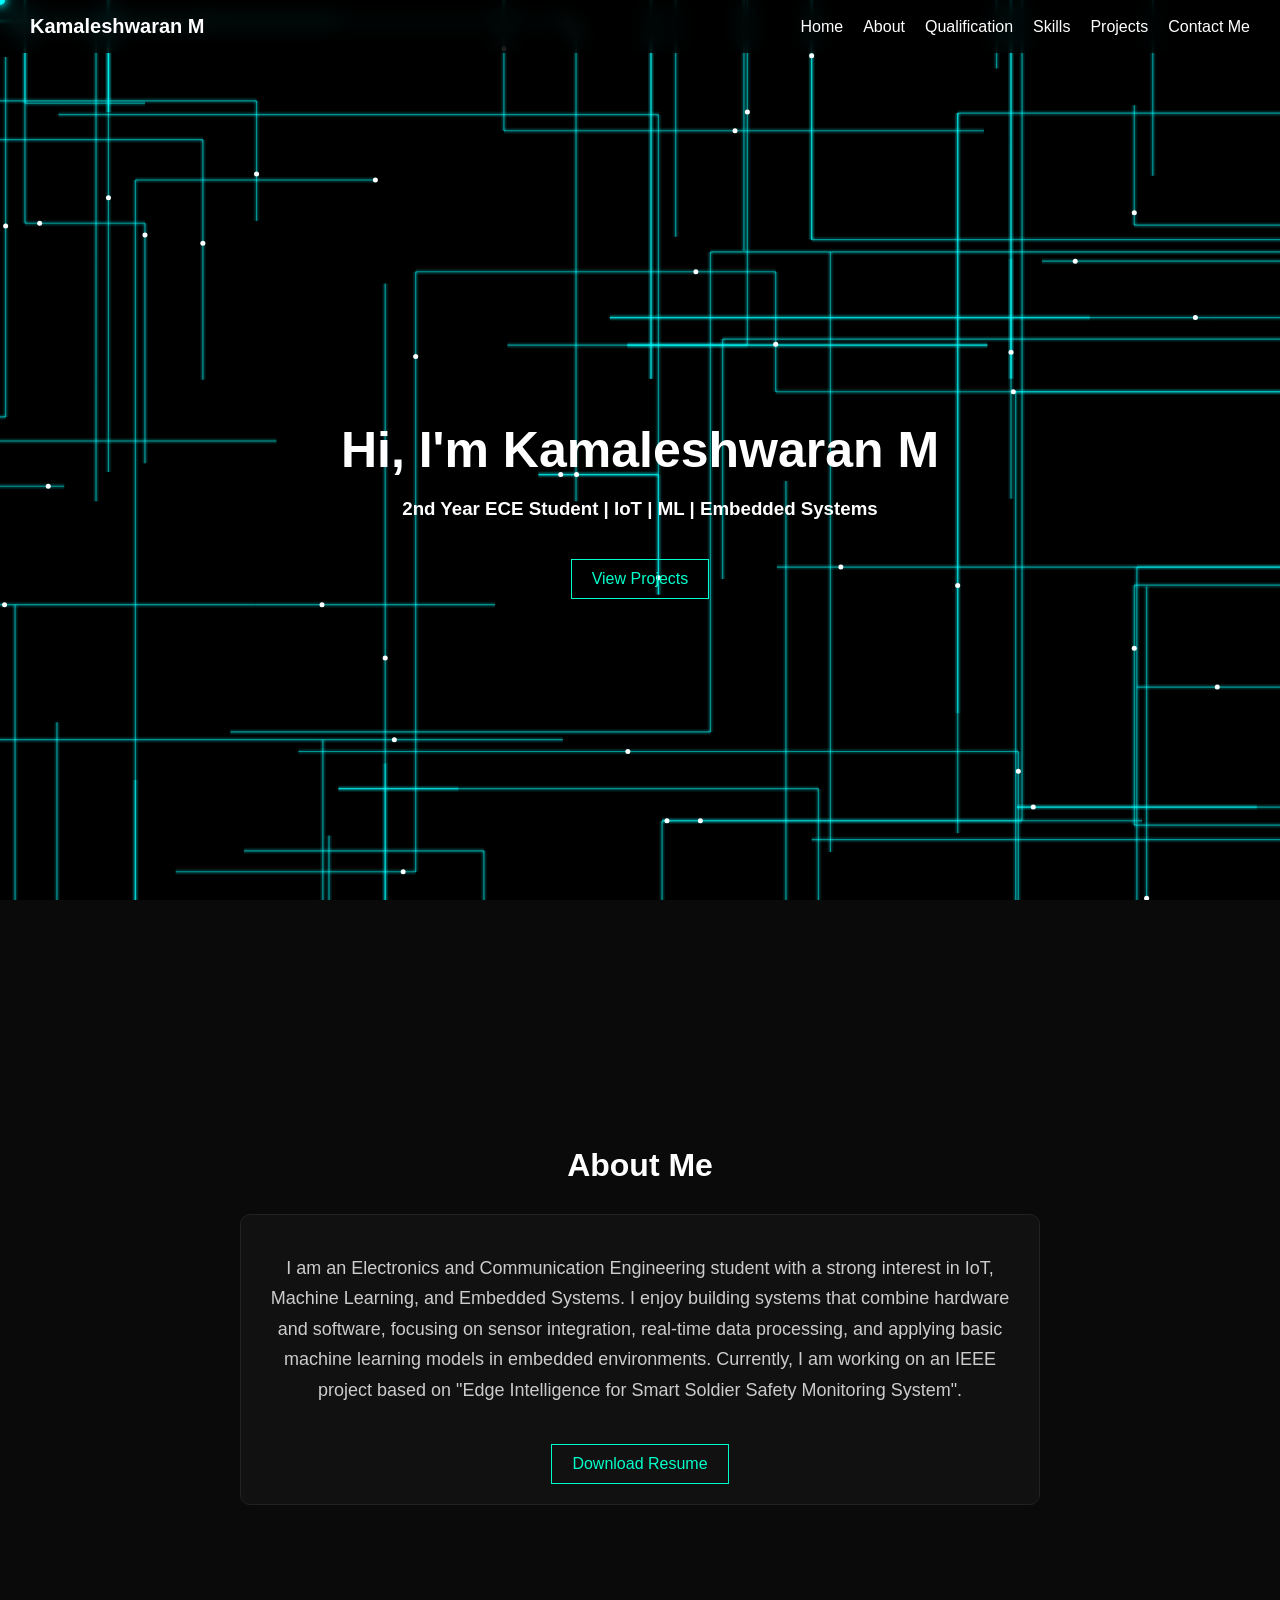
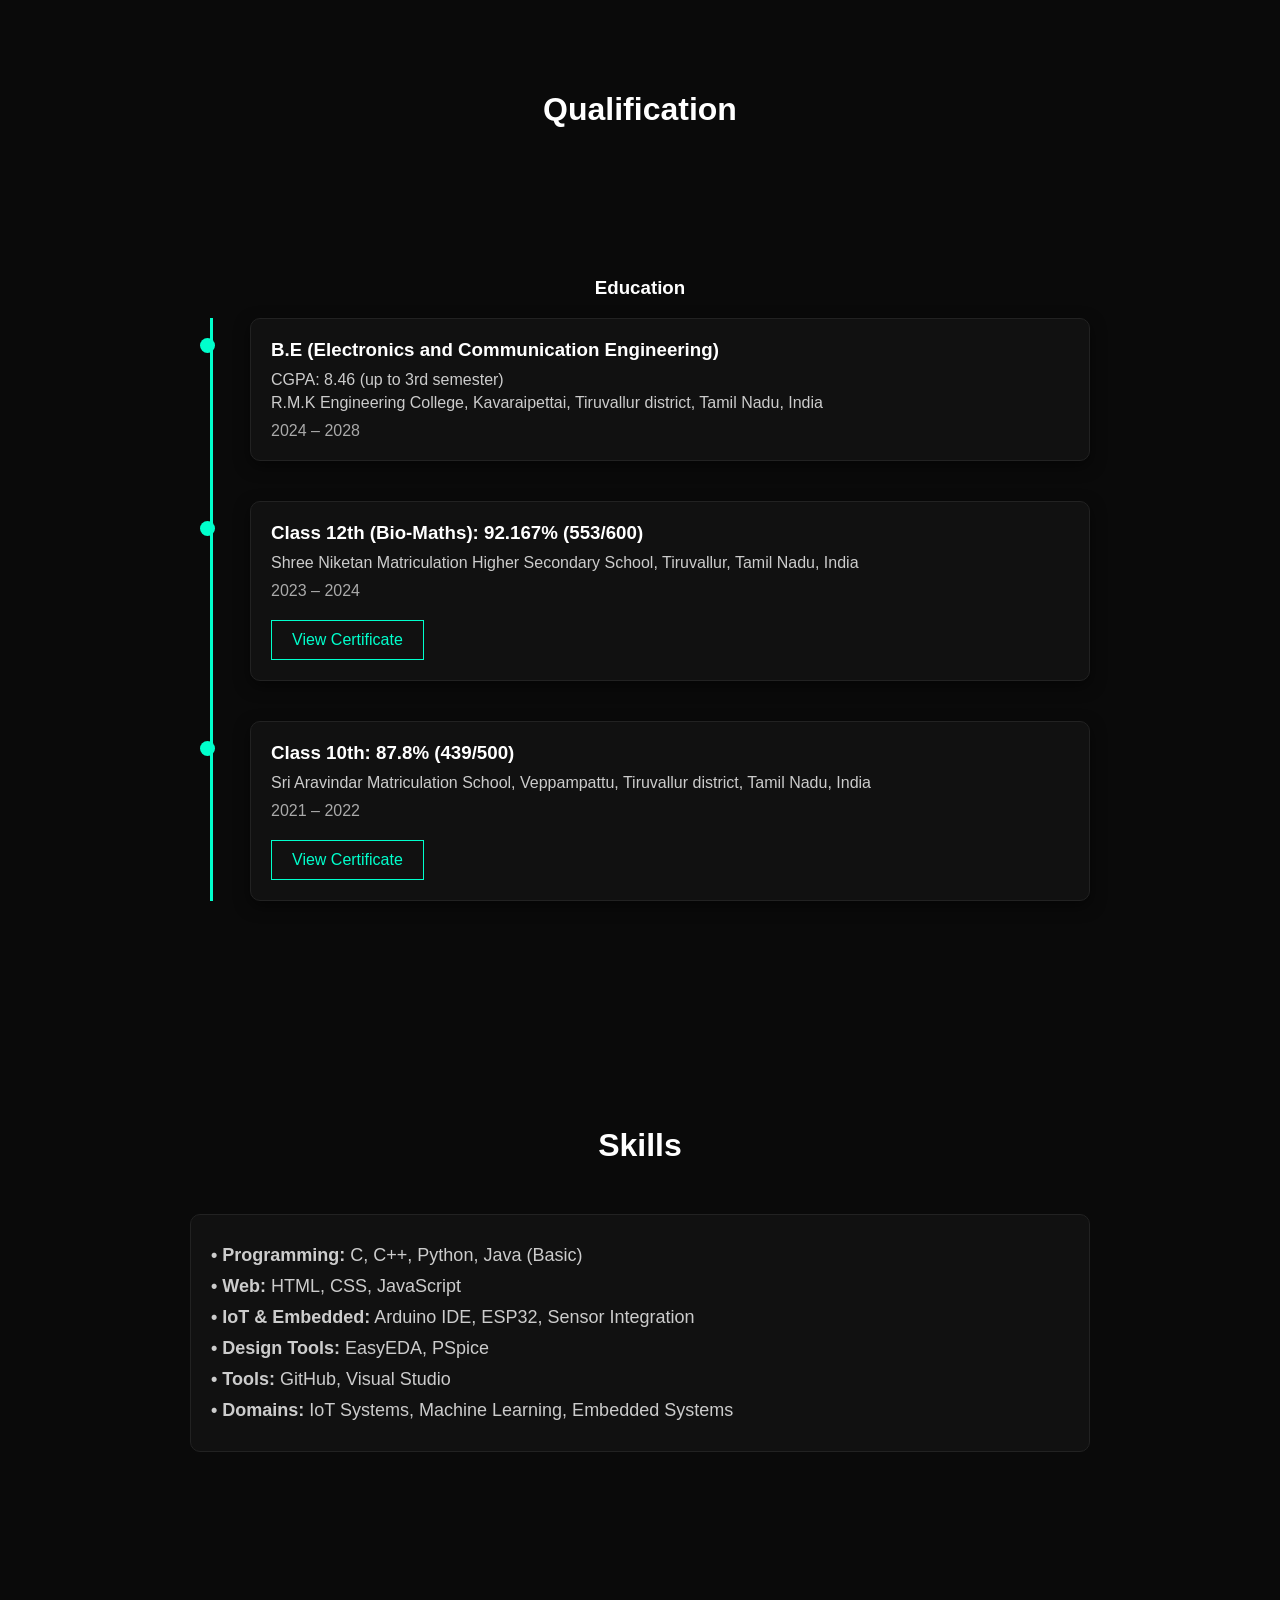
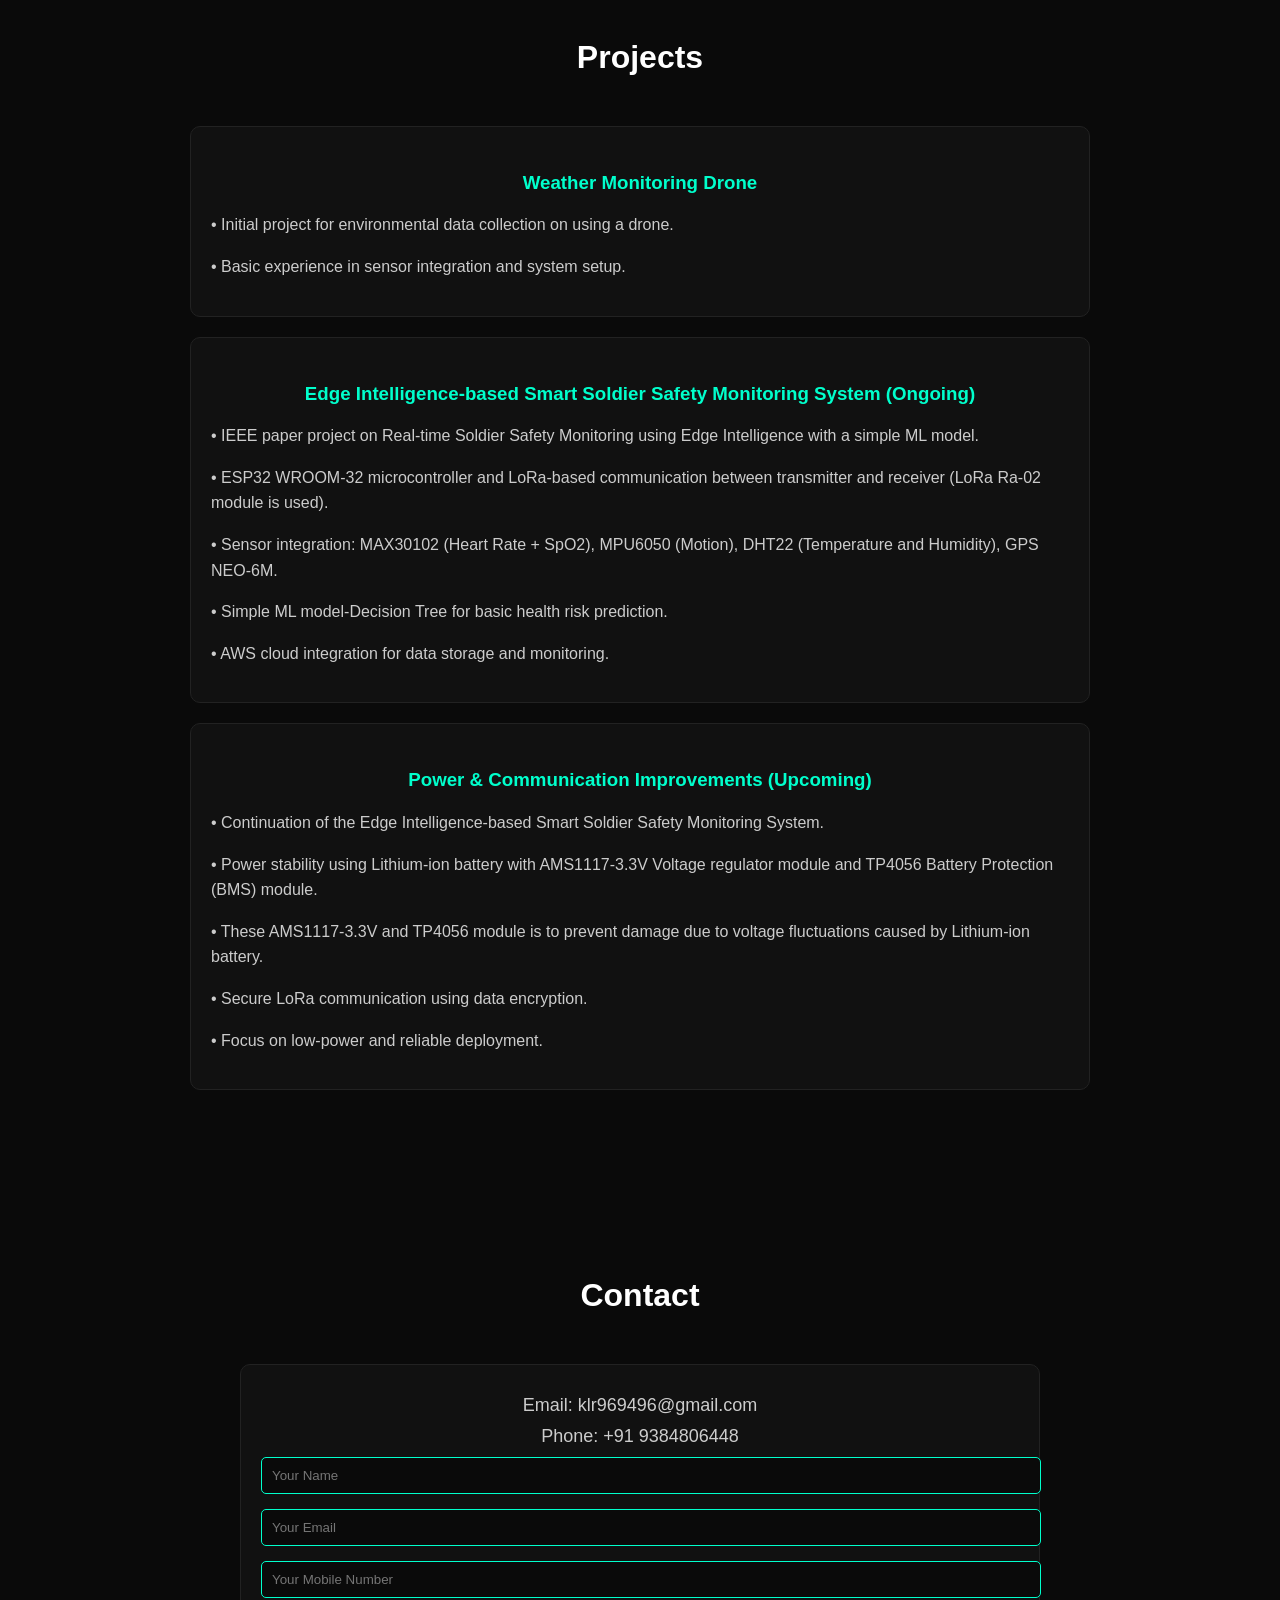
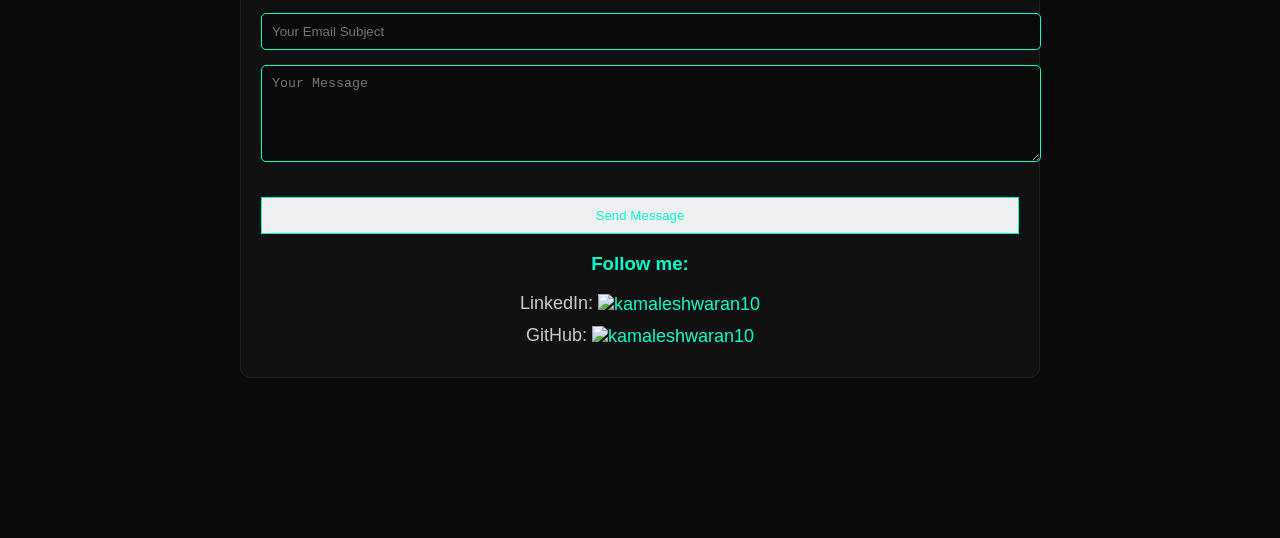
==== index.html @ 1952bac0 "Update index.html" ====
<!DOCTYPE html>
<html lang="en">
<head>
    <meta charset="UTF-8">
    <meta name="viewport" content="width=device-width, initial-scale=1.0">
    <title>Kamaleshwaran's Portfolio</title>

    <link rel="stylesheet" href="style.css">
</head>
<body>
    <canvas id="circuitCanvas"></canvas>
    
<nav class="navbar">
    <h2 class="logo">Kamaleshwaran M</h2>
    <ul class="nav-links">
        <li><a href="#home">Home</a></li>
        <li><a href="#about">About</a></li>
        <li><a href="#qualification">Qualification</a></li>
        <li><a href="#skills">Skills</a></li>
        <li><a href="#projects">Projects</a></li>
        <li><a href="#contact">Contact Me</a></li>
    </ul>
</nav>
    <section id="home" class="hero">
        <div class="hero-content">
    <h1>Hi, I'm Kamaleshwaran M</h1>
    <h3 style="color: white;">2nd Year ECE Student | IoT | ML | Embedded Systems</h3>
    <a href="#projects" class="btn">View Projects</a>
</div>
    </section>
    <section id="about" class="about">
    <h2>About Me</h2>
    <div class="about-container">
        <div class="about-card">
    <p>
        I am an Electronics and Communication Engineering student with a strong interest in IoT, Machine Learning, and Embedded Systems. 
        I enjoy building systems that combine hardware and software, focusing on sensor integration, real-time data processing, 
        and applying basic machine learning models in embedded environments. 
        
        Currently, I am working on an IEEE project based on "Edge Intelligence for Smart Soldier Safety Monitoring System".
    </p>
    <a href="https://drive.google.com/file/d/1a1dOnu5N3kkzTVDP2Ga8HxVS74RrWAjE/view?usp=drive_link" class="btn" target="_blank">
    Download Resume</a>
        </div>
    </div>
</section>
<section id="qualification" class="qualification">
    <h2>Qualification</h2>

    <section id="qualification" class="qualification">
    <h3>Education</h3>

    <div class="timeline">

        <div class="timeline-item">
            <div class="timeline-content">
                <h3>B.E (Electronics and Communication Engineering)</h3>
                <p>CGPA: 8.46 (up to 3rd semester)</p>
                <p>R.M.K Engineering College, Kavaraipettai, Tiruvallur district, Tamil Nadu, India</p>
                <span>2024 – 2028</span>
            </div>
        </div>

        <div class="timeline-item">
            <div class="timeline-content">
                <h3>Class 12th (Bio-Maths): 92.167% (553/600)</h3>
                <p>Shree Niketan Matriculation Higher Secondary School, Tiruvallur, Tamil Nadu, India</p>
                <span>2023 – 2024</span>
                <a href="https://drive.google.com/file/d/1d1MM2fE7u3Bz511iWXqUZderheaoRPDj/view?usp=drive_link" target="_blank" class="btn">View Certificate</a>
            </div>
        </div>

        <div class="timeline-item">
            <div class="timeline-content">
                <h3>Class 10th: 87.8% (439/500)</h3>
                <p>Sri Aravindar Matriculation School, Veppampattu, Tiruvallur district, Tamil Nadu, India</p>
                <span>2021 – 2022</span>
                <a href="https://drive.google.com/file/d/1QT01q1CtQX390cj5klQ4-H2rJ0-_ndc2/view?usp=drive_link" target="_blank" class="btn">View Certificate</a>
            </div>
        </div>

    </div>
</section>

<section id="skills" class="skills">
    <h2>Skills</h2>
    <div class="skills-container">
        <div class="skills-card">
    <p><strong>• Programming:</strong> C, C++, Python, Java (Basic)</p>
    <p><strong>• Web:</strong> HTML, CSS, JavaScript</p>
    <p><strong>• IoT & Embedded:</strong> Arduino IDE, ESP32, Sensor Integration</p>
    <p><strong>• Design Tools:</strong> EasyEDA, PSpice</p>
    <p><strong>• Tools:</strong> GitHub, Visual Studio</p>

    <p><strong>• Domains:</strong> IoT Systems, Machine Learning, Embedded Systems</p>
        </div>
    </div>
</section>

<section id="projects" class="projects">
    <h2>Projects</h2>
    <div class="project-container">
        <div class="project-card">
            <h3>Weather Monitoring Drone</h3>
            <p>• Initial project for environmental data collection on using a drone.</p>
            <p>• Basic experience in sensor integration and system setup.</p>    
        </div>
        <div class="project-card">
            <h3>Edge Intelligence-based Smart Soldier Safety Monitoring System (Ongoing)</h3>
            <p>• IEEE paper project on Real-time Soldier Safety Monitoring using Edge Intelligence with a simple ML model.</p>
            <p>• ESP32 WROOM-32 microcontroller and LoRa-based communication between transmitter and receiver (LoRa Ra-02 module is used).</p>
            <p>• Sensor integration: MAX30102 (Heart Rate + SpO2), MPU6050 (Motion), DHT22 (Temperature and Humidity), GPS NEO-6M.</p>
            <p>• Simple ML model-Decision Tree for basic health risk prediction.</p>
            <p>• AWS cloud integration for data storage and monitoring.</p>
        </div>
        <div class="project-card">
            <h3>Power & Communication Improvements (Upcoming)</h3>
            <p>• Continuation of the Edge Intelligence-based Smart Soldier Safety Monitoring System.</p>
            <p>• Power stability using Lithium-ion battery with AMS1117-3.3V Voltage regulator module and TP4056 Battery Protection (BMS) module.</p>
            <p>• These AMS1117-3.3V and TP4056 module is to prevent damage due to voltage fluctuations caused by Lithium-ion battery.</p>
            <p>• Secure LoRa communication using data encryption.</p>
            <p>• Focus on low-power and reliable deployment.</p>
        </div>
    </div>
</section>

<section id="contact" class="contact">
    <h2>Contact</h2>
    <div class="contact-container">
        <div class="contact-card">
    <p>Email: klr969496@gmail.com</p>
    <p>Phone: +91 9384806448</p>

    <form action="https://formsubmit.co/klr969496@gmail.com" method="POST">
                
        <input type="text" name="name" placeholder="Your Name" required>

        <input type="email" name="email" placeholder="Your Email" required>

        <input type="number" name="phone number" placeholder="Your Mobile Number" required>

        <input type="text" name="email subject" placeholder="Your Email Subject" required>


        <textarea name="message" rows="5" placeholder="Your Message" required></textarea>
        <button type="submit" class="btn">Send Message</button>

        
            <!-- 🔥 ADD HERE -->
        <input type="hidden" name="_subject" value="New Portfolio Message!">

            <!-- disable captcha -->
        <input type="hidden" name="_captcha" value="false">

    </form>

    <h3 align="center">Follow me:</h3>
    
            <p align="center"> 

                LinkedIn: <a href="https://www.linkedin.com/in/kamaleshwaran10/" target="blank"><img align="center" src="https://raw.githubusercontent.com/rahuldkjain/github-profile-readme-generator/master/src/images/icons/Social/linked-in-alt.svg" alt="kamaleshwaran10" height="30" width="40" /></a>
            </p>
            <p align="center"> 

                GitHub: <a href="https://github.com/kamaleshwaran969496" target="blank"><img align="center" src="https://skillicons.dev/icons?i=github" alt="kamaleshwaran10" height="30" width="40" /></a>
            </p>


        </div>
    </div>
</section>

    <div class="cursor"></div>
    <script src="script.js"></script>
</body>
</html>
---- style.css ----
html {
    scroll-behavior: smooth;
}

body {
    margin: 0;
    font-family: Arial, sans-serif;
    background-color: #0a0a0a;
    color: white;
}
section {
    scroll-margin-top: 70px;
}
/* HERO SECTION */
.hero {
    height: 100vh;
    display: flex;
    flex-direction: column;
    justify-content: center;
    align-items: center;
    text-align: center;
    padding-top: 60px;

    background: transparent;
}

/* Heading */
.hero h1 {
    font-size: 50px;
    margin: 0;
}

/* Subtitle */
.hero p {
    font-size: 20px;
    color: #aaa;
    margin-top: 10px;
}
/* NAVBAR */
.navbar {
    position: fixed;
    top: 0;
    width: 100%;
    padding: 15px 30px;

    display: flex;
    justify-content: space-between;
    align-items: center;

    background: rgba(0, 0, 0, 0.7);
    backdrop-filter: blur(10px);

    box-sizing: border-box; /* 🔥 ADD THIS */
    z-index: 9999;
}

/* Logo */
.logo {
    margin: 0;
    font-size: 20px;
}

/* Links */
.nav-links {
    list-style: none;
    display: flex;
    gap: 20px;
    margin: 0;
}

.nav-links a {
    text-decoration: none;
    color: #fff;
    font-size: 16px;
    transition: 0.3s;
}

/* Hover effect */
.nav-links a:hover {
    color: #00ffcc;
}
/* GENERAL SECTION STYLE */
section {
    padding: 80px 20px;
}

/* Section headings */
section h2 {
    font-size: 32px;
    text-align: center;
    margin-bottom: 30px;
}
.about {
    max-width: 800px;
    margin: auto;
    text-align: center;
}

.about p {
    font-size: 18px;
    color: #ccc;
    line-height: 1.7;
}
.skills {
    text-align: center;
    max-width: 900px;
    margin: auto;
}

.skills p {
    font-size: 18px;
    color: #ccc;
    margin: 10px 0;
}
.projects {
    max-width: 900px;
    margin: auto;
}

.projects h3 {
    margin-top: 25px;
    color: #00ffcc;
}

.projects p {
    color: #ccc;
    line-height: 1.6;
}
.projects h3:hover {
    color: #ffffff;
    transition: 0.3s;
}
/* PROJECT CONTAINER */
.project-container {
    display: flex;
    flex-wrap: wrap;
    gap: 20px;
    justify-content: center;
}

/* PROJECT CARD */
.project-card {
    background: #111;
    padding: 20px;
    border-radius: 10px;
    width: 1000px;

    transition: 0.3s;
    border: 1px solid #222;
}

/* Hover effect */
.project-card:hover {
    transform: translateY(-10px) scale(1.03);
    border-color: #00ffcc;
    box-shadow: 0 0 15px rgba(0,255,204,0.3);
}
.about-card:hover {
    transform: translateY(-10px) scale(1.03);
    border-color: #00ffcc;
    box-shadow: 0 0 15px rgba(0,255,204,0.3);
}
.skills-card:hover {
    transform: translateY(-10px) scale(1.03);
    border-color: #00ffcc;
    box-shadow: 0 0 15px rgba(0,255,204,0.3);
}
.contact-card:hover {
    transform: translateY(-10px) scale(1.03);
    border-color: #00ffcc;
    box-shadow: 0 0 15px rgba(0,255,204,0.3);
}
.contact form {
    display: flex;
    flex-direction: column;
    gap: 15px;
}

.contact input,
.contact textarea {
    width: 100%;
    padding: 10px;
    border: 1px solid #00ffcc;
    background: #0a0a0a;
    color: #fff;
    border-radius: 5px;
    outline: none;
}

.contact input:focus,
.contact textarea:focus {
    box-shadow: 0 0 10px #00ffcc;
}

/* Text inside card */
.project-card h3 {
    color: #00ffcc;
}
.contact-card h3 {
    color: #00ffcc;
}
.contact h3:hover {
    color: #ffffff;
    transition: 0.3s;
}

.project-card p {
    color: #ccc;
    text-align: left;
}
.about-card p {
    color: #ccc;
}

.skills-card p {
    color: #ccc;
    text-align: left;
}

.contact-card p {
    color: #ccc;
}
.contact {
    text-align: center;
    max-width: 800px;
    margin: auto;
}

.contact p {
    font-size: 18px;
    color: #ccc;
    margin: 10px 0;
}

/* Links */
.contact a {
    color: #00ffcc;
    text-decoration: none;
}

.contact a:hover {
    color: #ffffff;
}
.about-container {
    display: flex;
    flex-wrap: wrap;
    gap: 20px;
    justify-content: center;
}
.about-card {
    background: #111;
    padding: 20px;
    border-radius: 10px;
    width: 1000px;

    transition: 0.3s;
    border: 1px solid #222;
}
.skills-container {
    display: flex;
    flex-wrap: wrap;
    gap: 20px;
    justify-content: center;
}
.skills-card {
    background: #111;
    padding: 20px;
    border-radius: 10px;
    width: 1000px;

    transition: 0.3s;
    border: 1px solid #222;
}
.contact-container {
    display: flex;
    flex-wrap: wrap;
    gap: 20px;
    justify-content: center;
}
.contact-card {
    background: #111;
    padding: 20px;
    border-radius: 10px;
    width: 1000px;

    transition: 0.3s;
    border: 1px solid #222;
}

#circuitCanvas {
  position: fixed;
  top: 0;
  left: 0;
  width: 100%;
  height: 100%;
  z-index: -1;
}
.section {
    position: relative;
    z-index: 1;
}
.hero-content {
    text-align: center;
}

.btn {
    display: inline-block;
    margin-top: 20px;
    padding: 10px 20px;

    border: 1px solid #00ffcc;
    color: #00ffcc;
    text-decoration: none;

    transition: 0.3s;
}

.btn:hover {
    background: #00ffcc;
    color: #000;
}
.hidden {
    opacity: 0;
    transform: translateY(30px);
    transition: all 0.6s ease;
}

.show {
    opacity: 1;
    transform: translateY(0);
}
/* hide default cursor */
body {
    cursor: none;
}

/* glowing dot cursor */
.cursor {
    position: fixed;
    top: 0;
    left: 0;
    width: 10px;
    height: 10px;
    background: #00ffff;
    border-radius: 50%;

    pointer-events: none;
    z-index: 10000;

    box-shadow: 0 0 10px #00ffff,
                0 0 20px #00ffff,
                0 0 40px #00ffff;

    transform: translate(-50%, -50%);
}
/* click pulse */
.cursor::after {
    content: "";
    position: absolute;
    top: 50%;
    left: 50%;
    width: 10px;
    height: 10px;
    border: 2px solid #00ffff;
    border-radius: 50%;
    transform: translate(-50%, -50%) scale(1);
    opacity: 0;
}

.cursor.click::after {
    animation: pulse 0.4s ease-out;
}

@keyframes pulse {
    0% {
        transform: translate(-50%, -50%) scale(1);
        opacity: 0.8;
    }
    100% {
        transform: translate(-50%, -50%) scale(3);
        opacity: 0;
    }
}*/
/* electric flicker effect */
.cursor {
    animation: flicker 0.15s infinite alternate;
}

/* electric spikes */
.cursor::before {
    content: "";
    position: absolute;
    width: 20px;
    height: 20px;
    border-radius: 50%;
    background: radial-gradient(circle, rgba(0,255,255,0.6) 0%, transparent 70%);
    transform: translate(-50%, -50%);
    top: 50%;
    left: 50%;
    opacity: 0.6;
    filter: blur(2px);
}

/* flicker animation */
@keyframes flicker {
    0% {
        box-shadow: 0 0 8px #00ffff,
                    0 0 15px #00ffff;
    }
    100% {
        box-shadow: 0 0 15px #00ffff,
                    0 0 35px #00ffff,
                    0 0 60px #00ffff;
    }
}
/* cursor grow on hover */
.cursor.hover {
    transform: translate(-50%, -50%) scale(1.8);
    box-shadow: 0 0 15px #00ffff,
                0 0 30px #00ffff,
                0 0 60px #00ffff;
}
/* TIMELINE SECTION */
.qualification {
    padding: 80px 20px;
    text-align: center;
}

.qualification h2 {
    color: white;
    margin-bottom: 50px;
}

/* timeline line */
.timeline {
    position: relative;
    max-width: 900px;
    margin: auto;
}

/* vertical line */
.timeline::before {
    content: "";
    position: absolute;
    left: 20px;
    top: 0;
    width: 3px;
    height: 100%;
    background: #00ffcc;
}

/* each item */
.timeline-item {
    position: relative;
    margin-bottom: 40px;
    padding-left: 60px;
}

/* circle dot */
.timeline-item::before {
    content: "";
    position: absolute;
    left: 10px;
    top: 20px;
    width: 15px;
    height: 15px;
    background: #00ffcc;
    border-radius: 50%;
}

/* card */
.timeline-content {
    background: #111;
    padding: 20px;
    border-radius: 10px;
    border: 1px solid #222;
    text-align: left;

    box-shadow: 0 5px 15px rgba(0,0,0,0.5);
    transition: 0.3s;
}


/* hover effect */
.timeline-content:hover {
    transform: translateY(-5px);
    border-color: #00ffcc;
}

/* text styles */
.timeline-content h3 {
    margin: 0 0 10px;
    color: #fff;
}

.timeline-content p {
    margin: 5px 0;
    color: #ccc;
}

.timeline-content span {
    display: block;
    margin-top: 10px;
    color: #aaa;
}
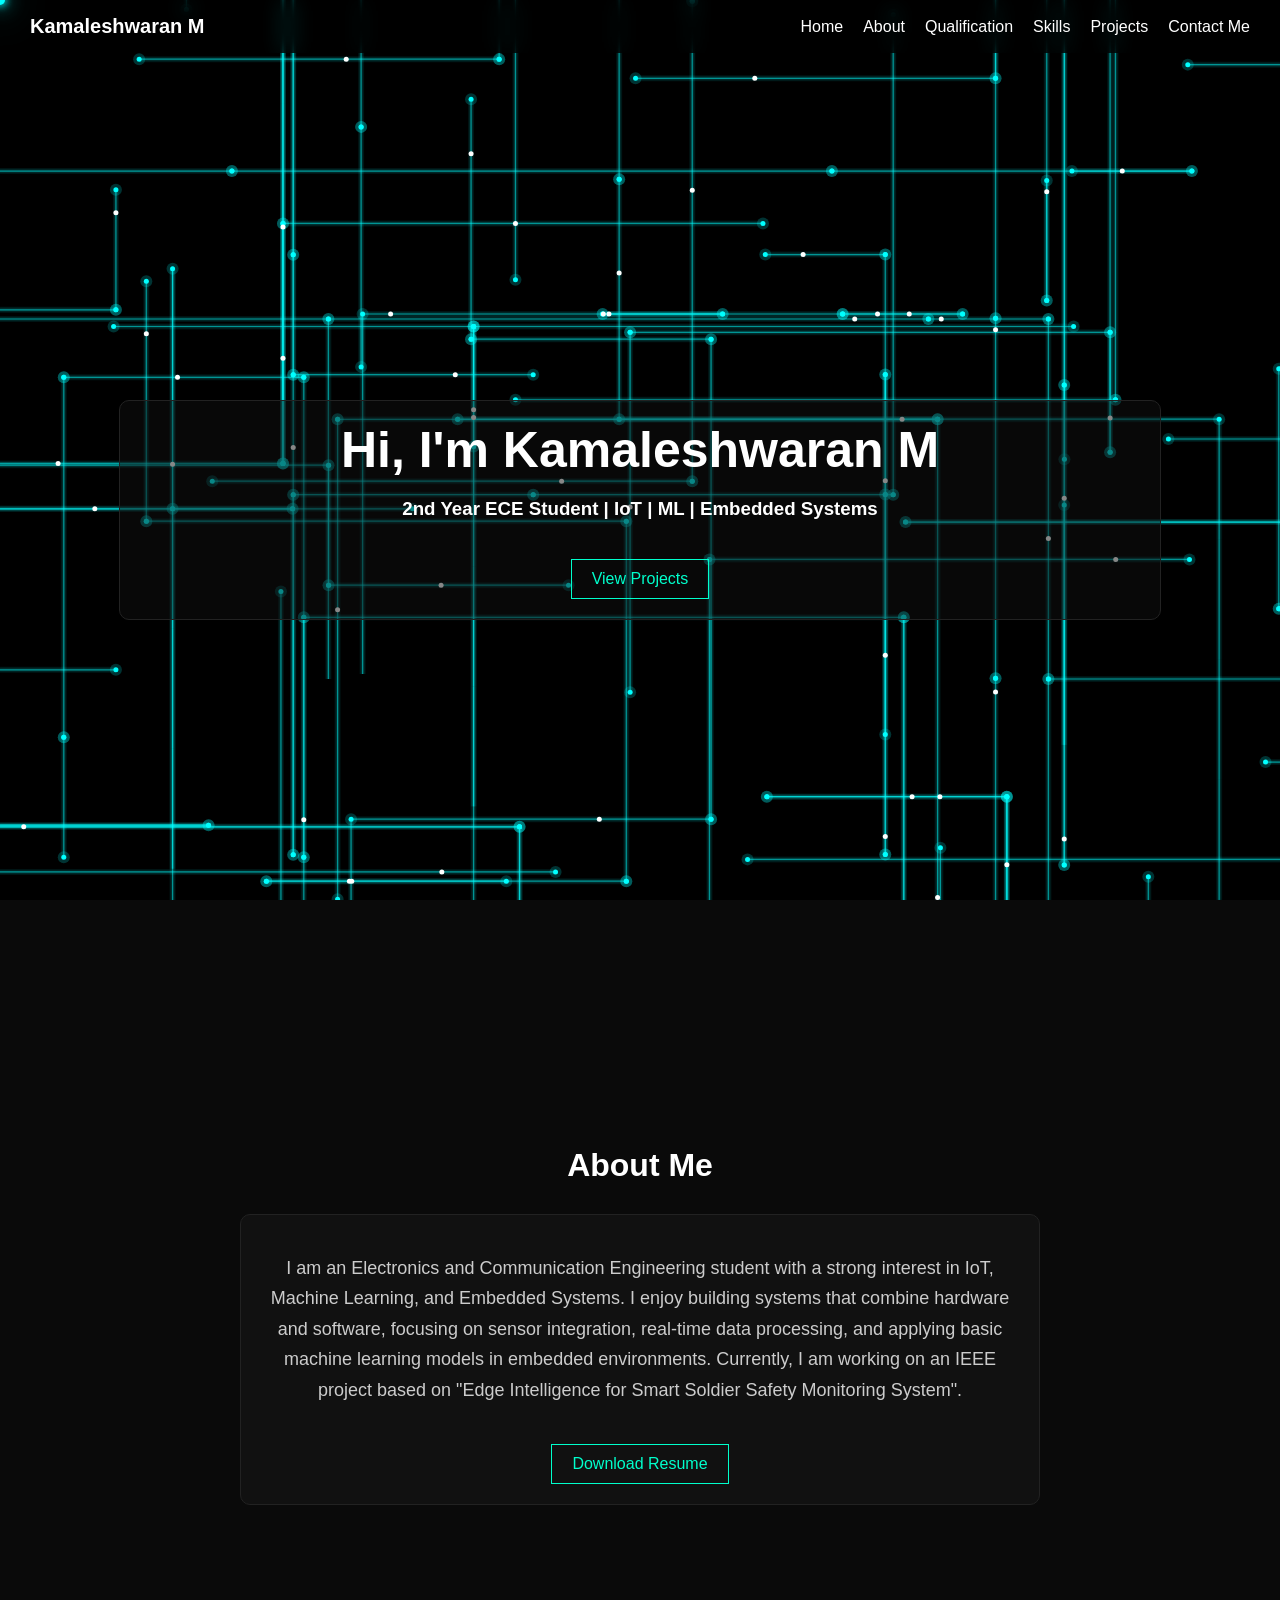
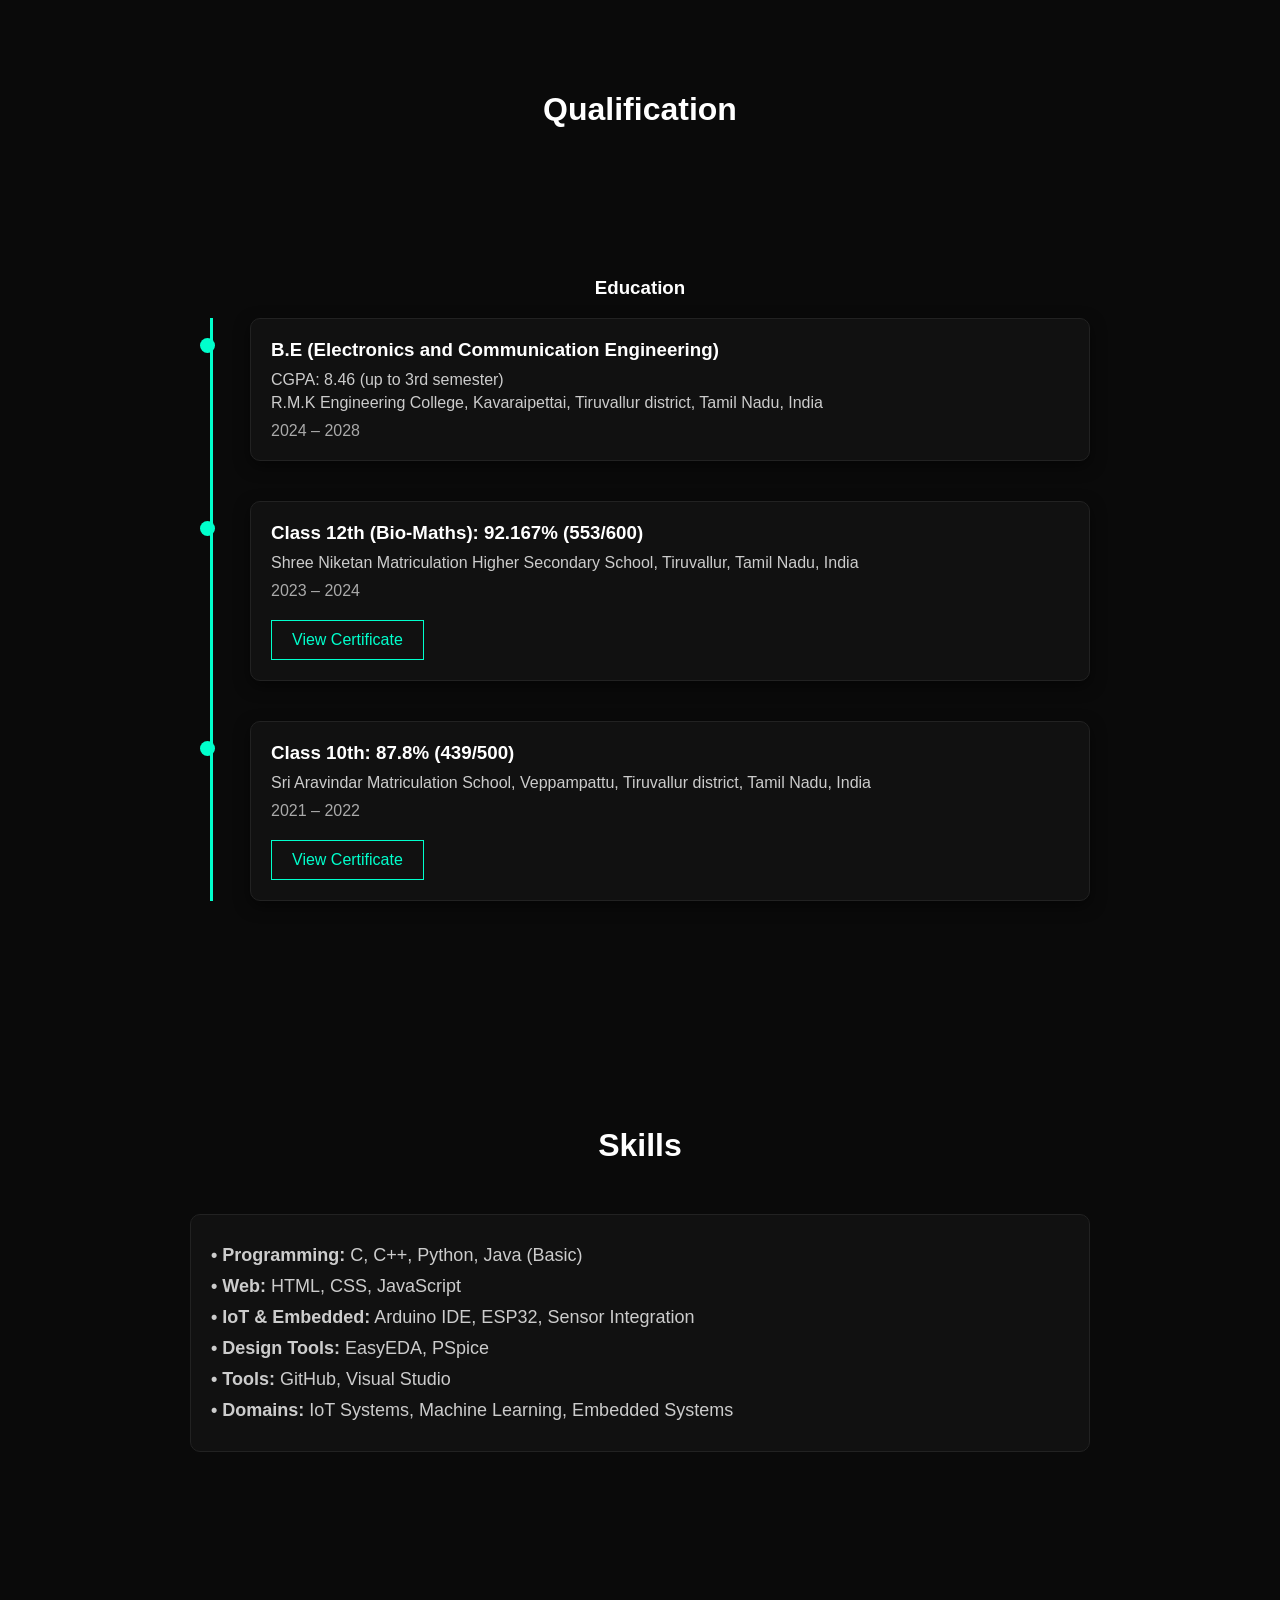
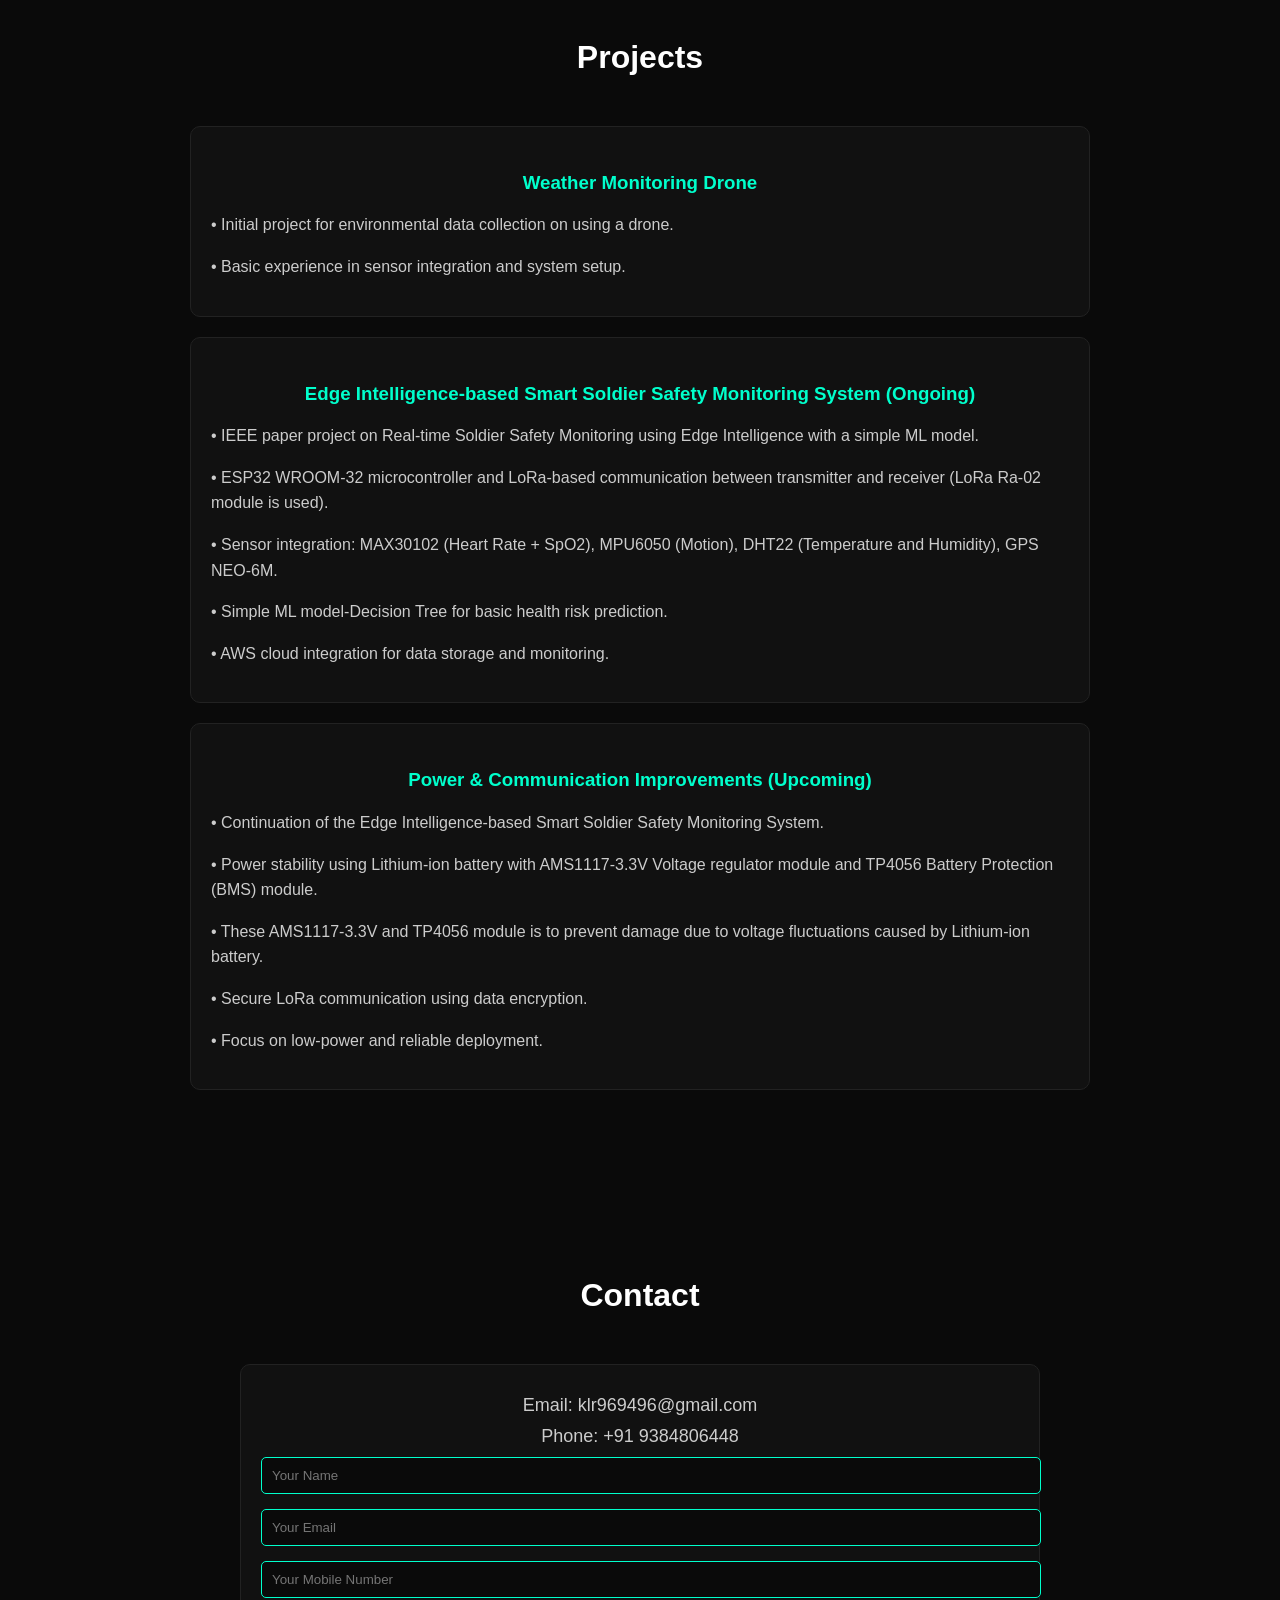
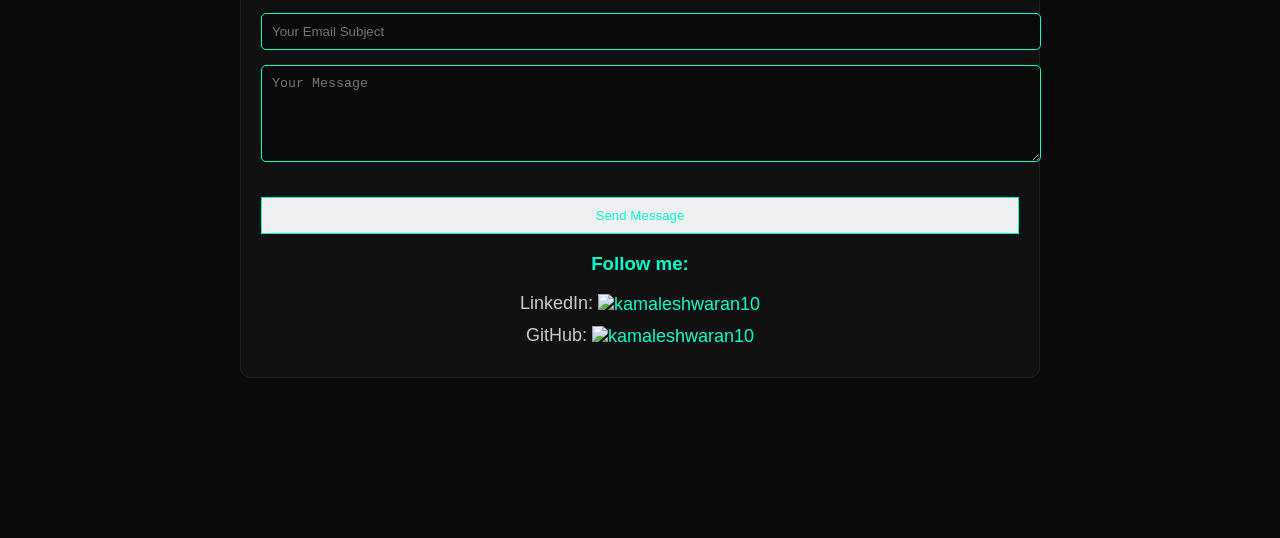
==== commit 303e0e53: "Update index.html" ====
--- a/index.html
+++ b/index.html
@@ -23,10 +23,14 @@
 </nav>
     <section id="home" class="hero">
         <div class="hero-content">
+            <div class="hero-container">
+                <div class="hero-card">
     <h1>Hi, I'm Kamaleshwaran M</h1>
     <h3 style="color: white;">2nd Year ECE Student | IoT | ML | Embedded Systems</h3>
     <a href="#projects" class="btn">View Projects</a>
-</div>
+                </div>
+            </div>
+        </div>
     </section>
     <section id="about" class="about">
     <h2>About Me</h2>
--- a/style.css
+++ b/style.css
@@ -240,6 +240,20 @@
 
 .contact a:hover {
     color: #ffffff;
+}
+.hero-container {
+    display: flex;
+    flex-wrap: wrap;
+    gap: 20px;
+    justify-content: center;
+}
+.hero-card {
+    background: rgba(17, 17, 17, 0.5);
+    padding: 20px;
+    border-radius: 10px;
+    width: 1000px;
+    transition: 0.3s;
+    border: 1px solid #222;
 }
 .about-container {
     display: flex;
@@ -502,4 +516,4 @@
     display: block;
     margin-top: 10px;
     color: #aaa;
-}+}
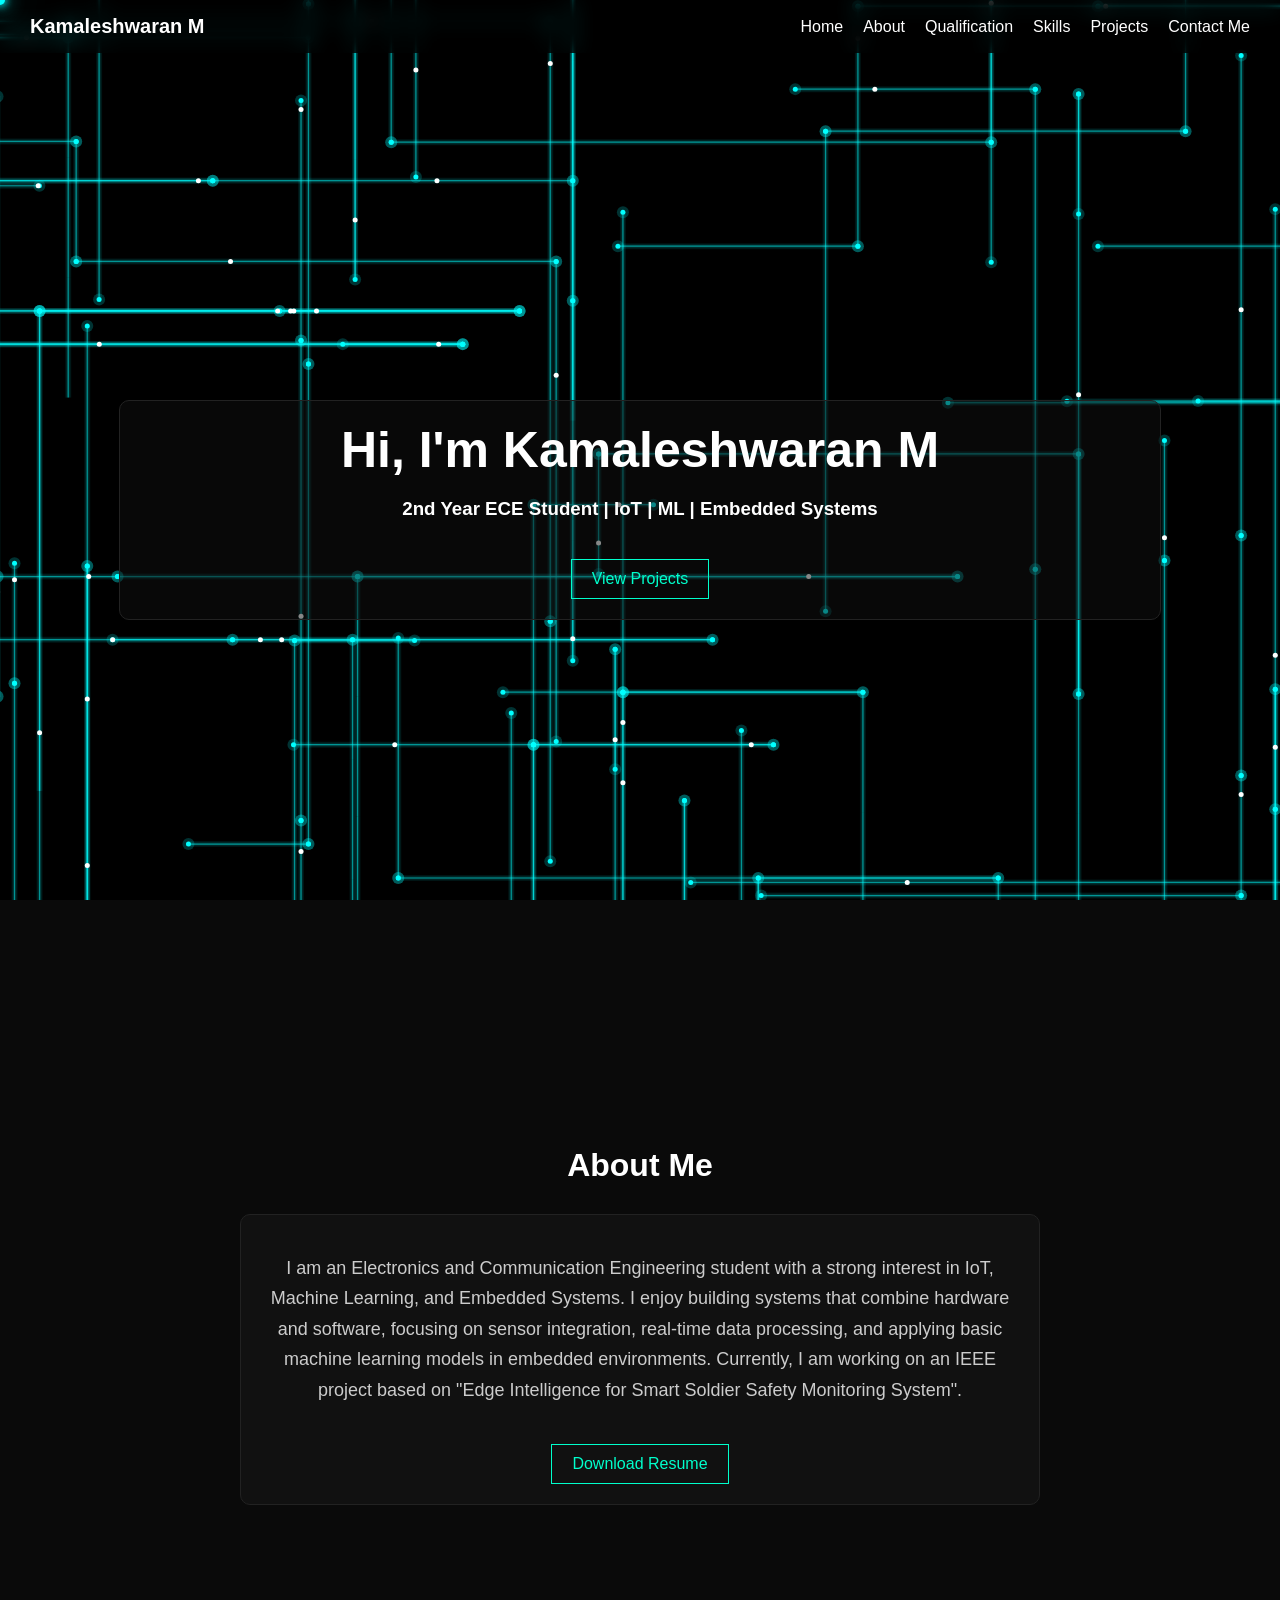
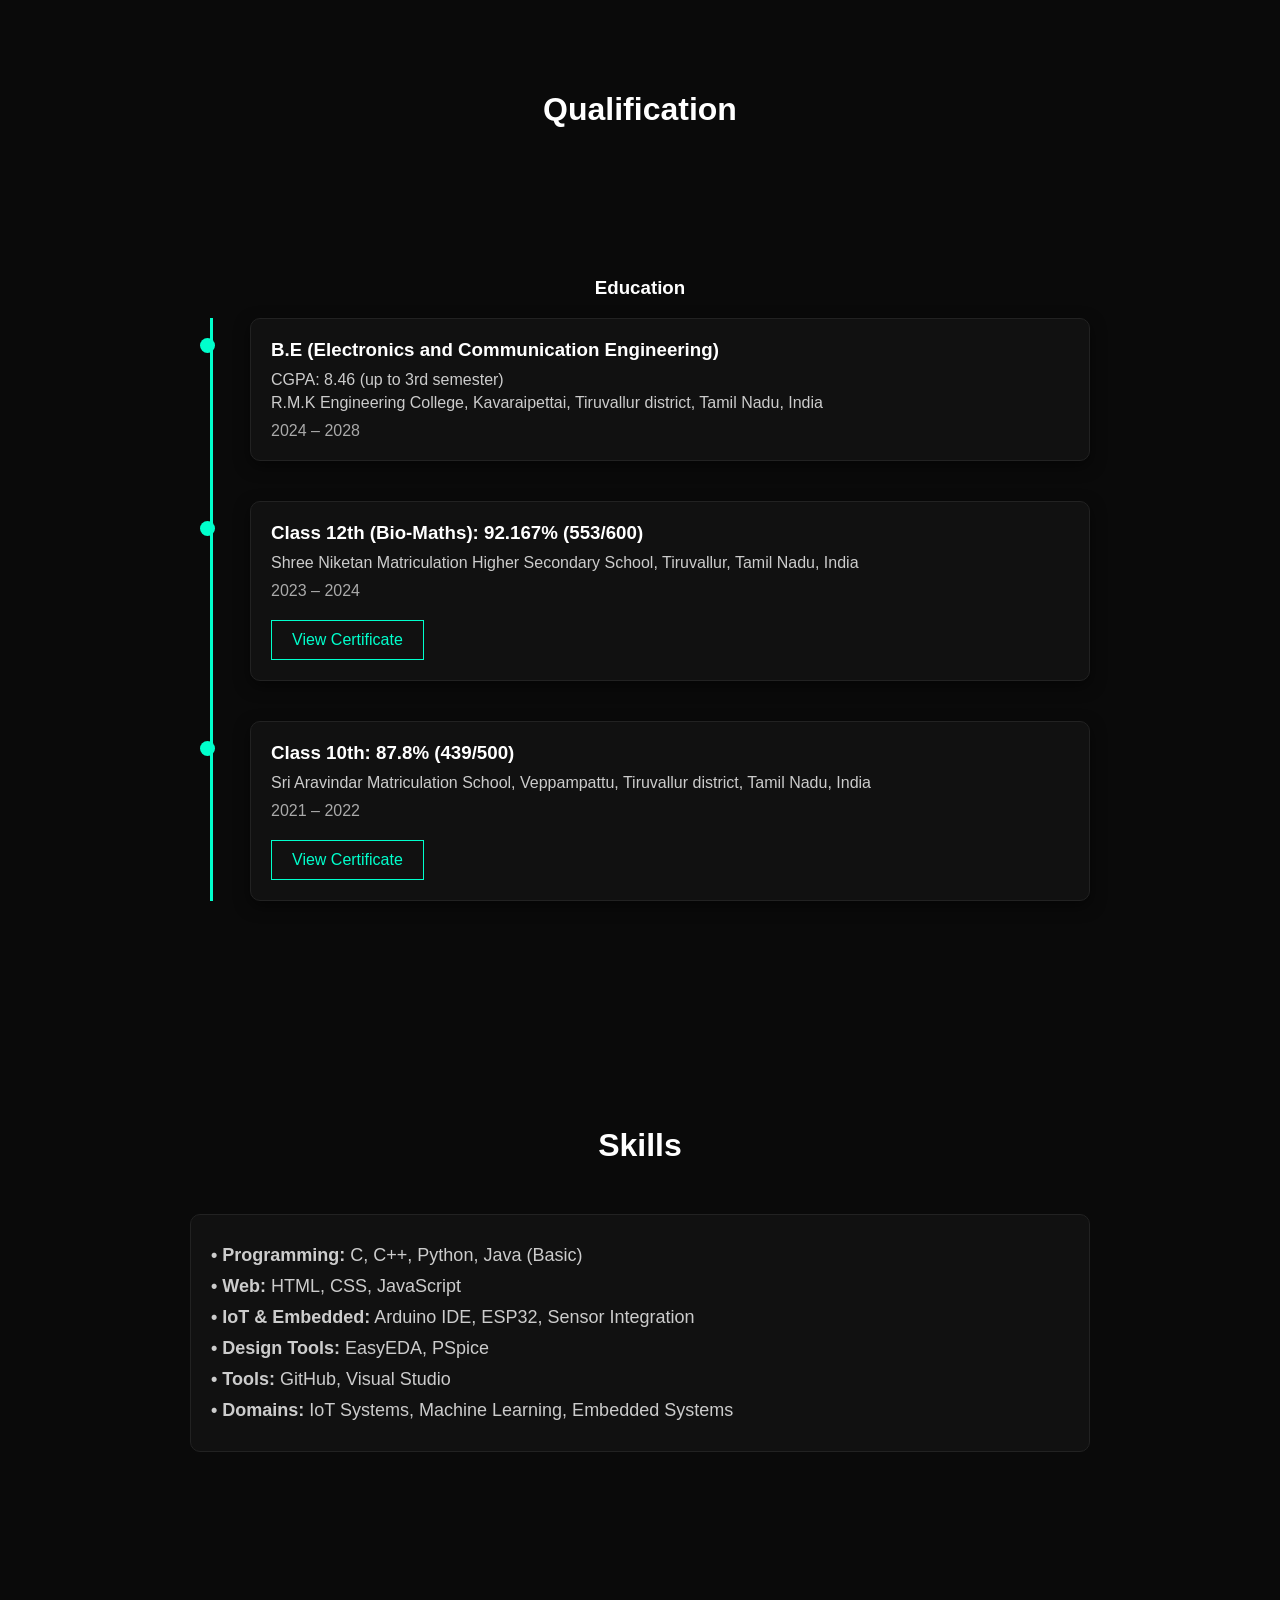
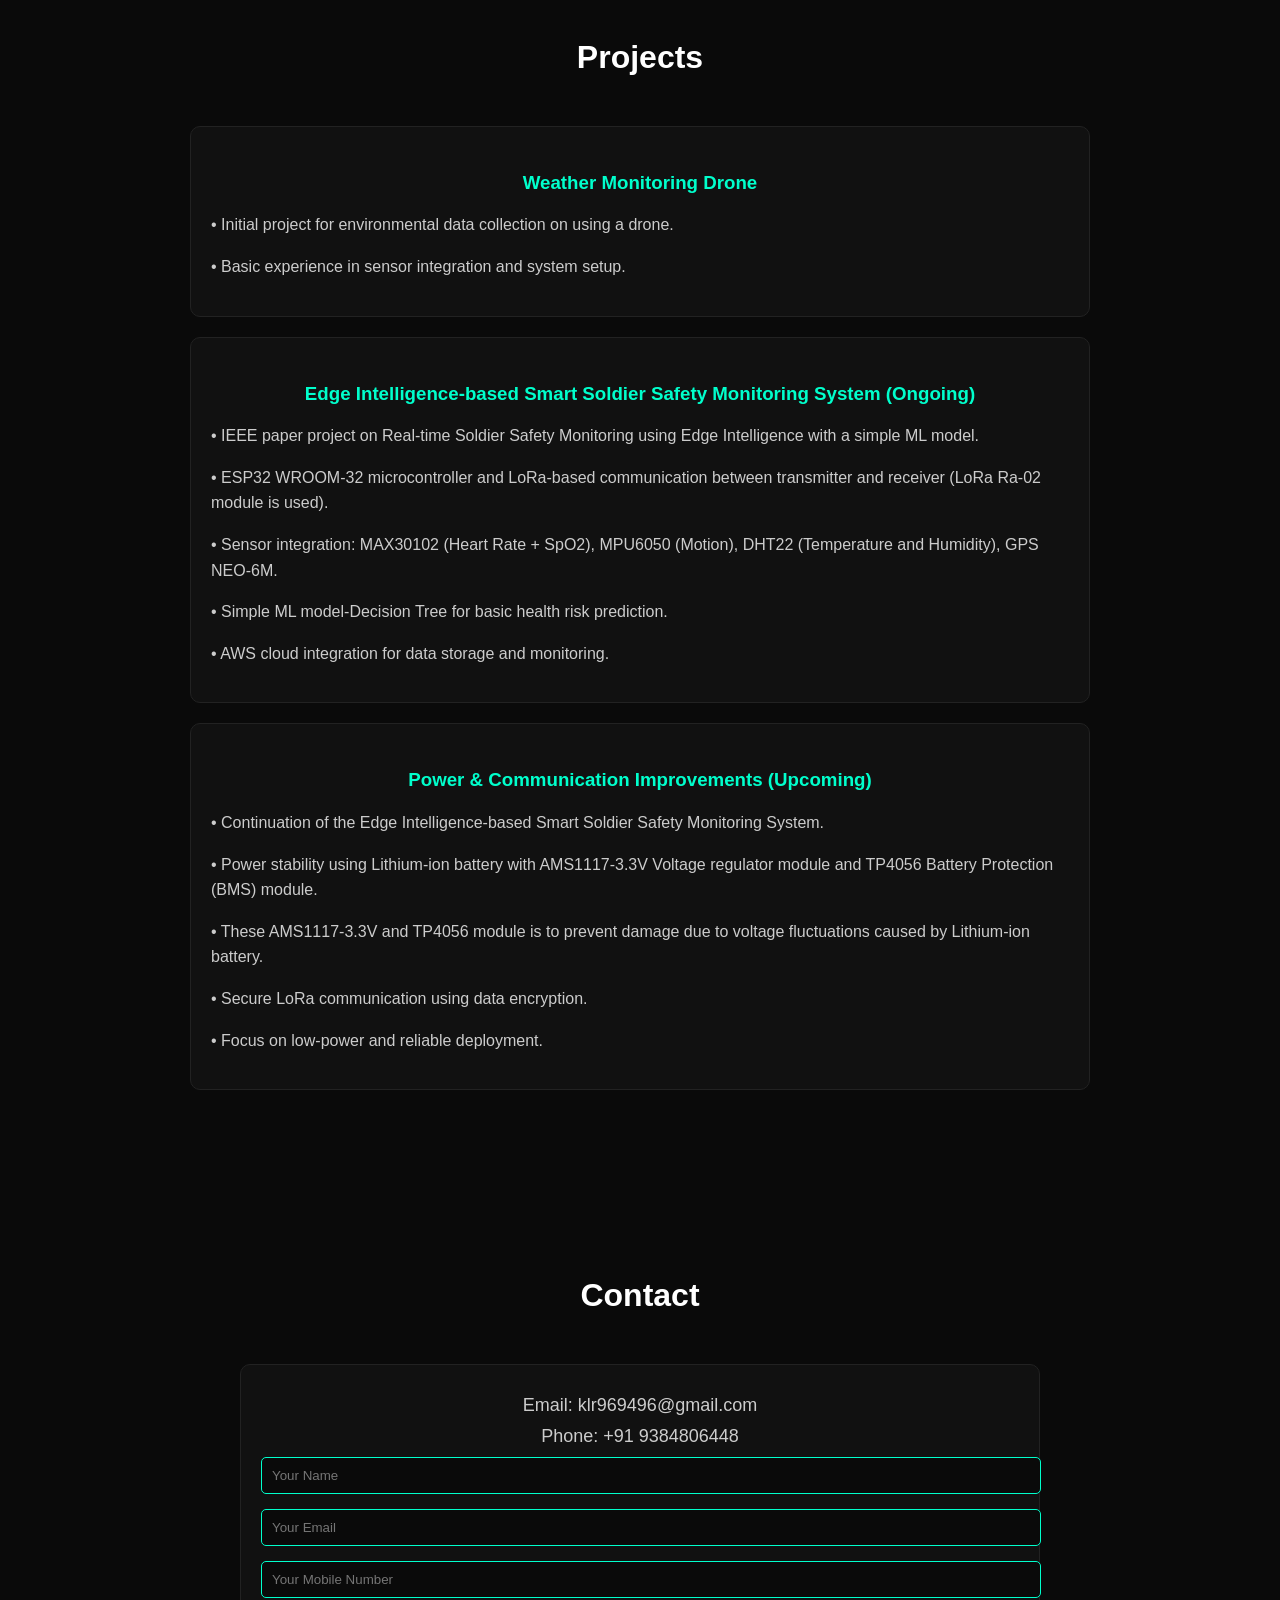
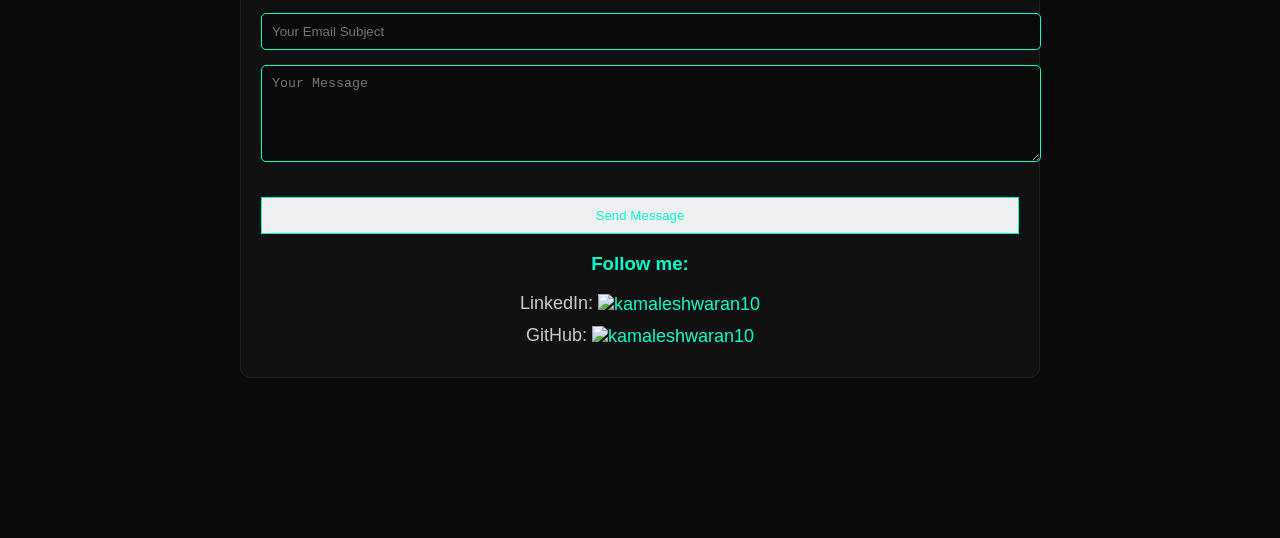
==== commit 0274dff0: "Update index.html" ====
--- a/index.html
+++ b/index.html
@@ -147,14 +147,13 @@
 
 
         <textarea name="message" rows="5" placeholder="Your Message" required></textarea>
+         
+        <input type="hidden" name="_subject" value="New Portfolio Message!">
+            <!-- disable captcha -->
+        <input type="hidden" name="_captcha" value="false">
+        <input type="hidden" name="_next" value="https://kamaleshwaran969496.github.io/kamaleshwaran_portfolio/">
         <button type="submit" class="btn">Send Message</button>
 
-        
-            <!-- 🔥 ADD HERE -->
-        <input type="hidden" name="_subject" value="New Portfolio Message!">
-
-            <!-- disable captcha -->
-        <input type="hidden" name="_captcha" value="false">
 
     </form>
 
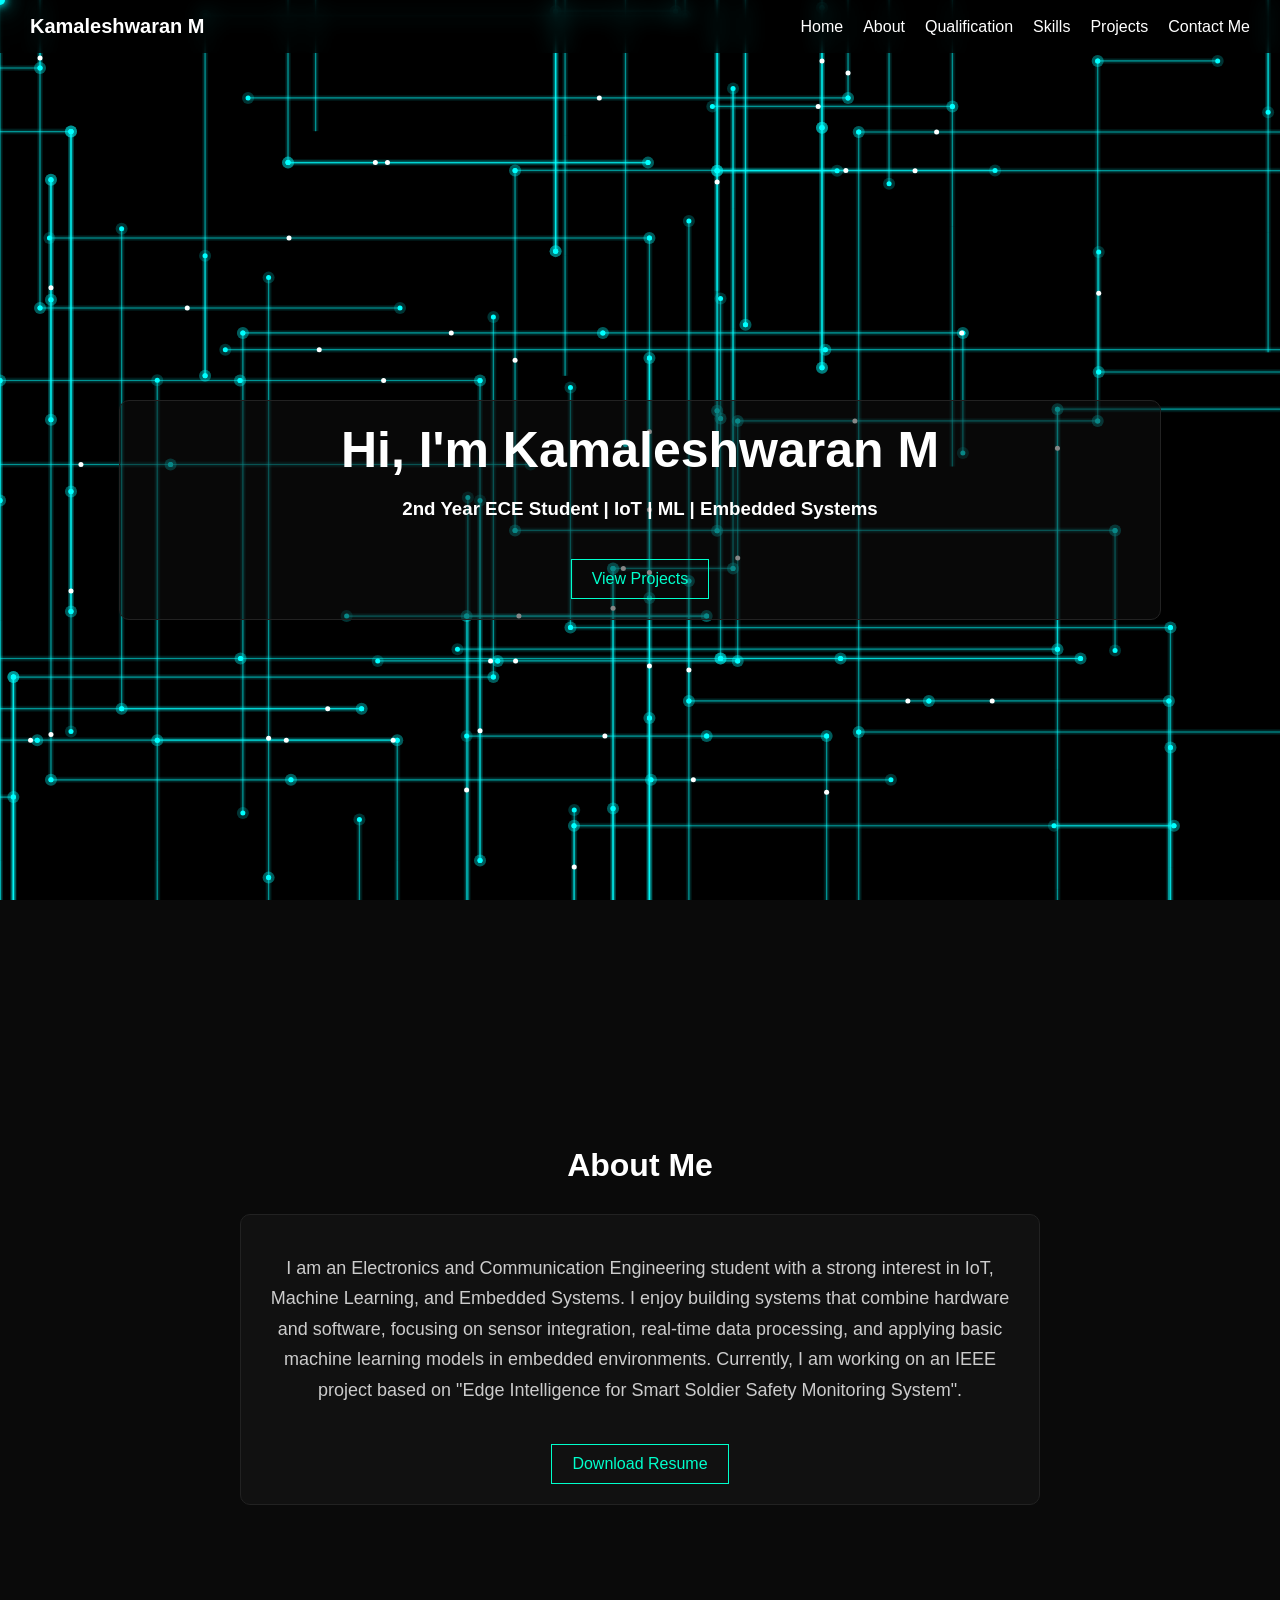
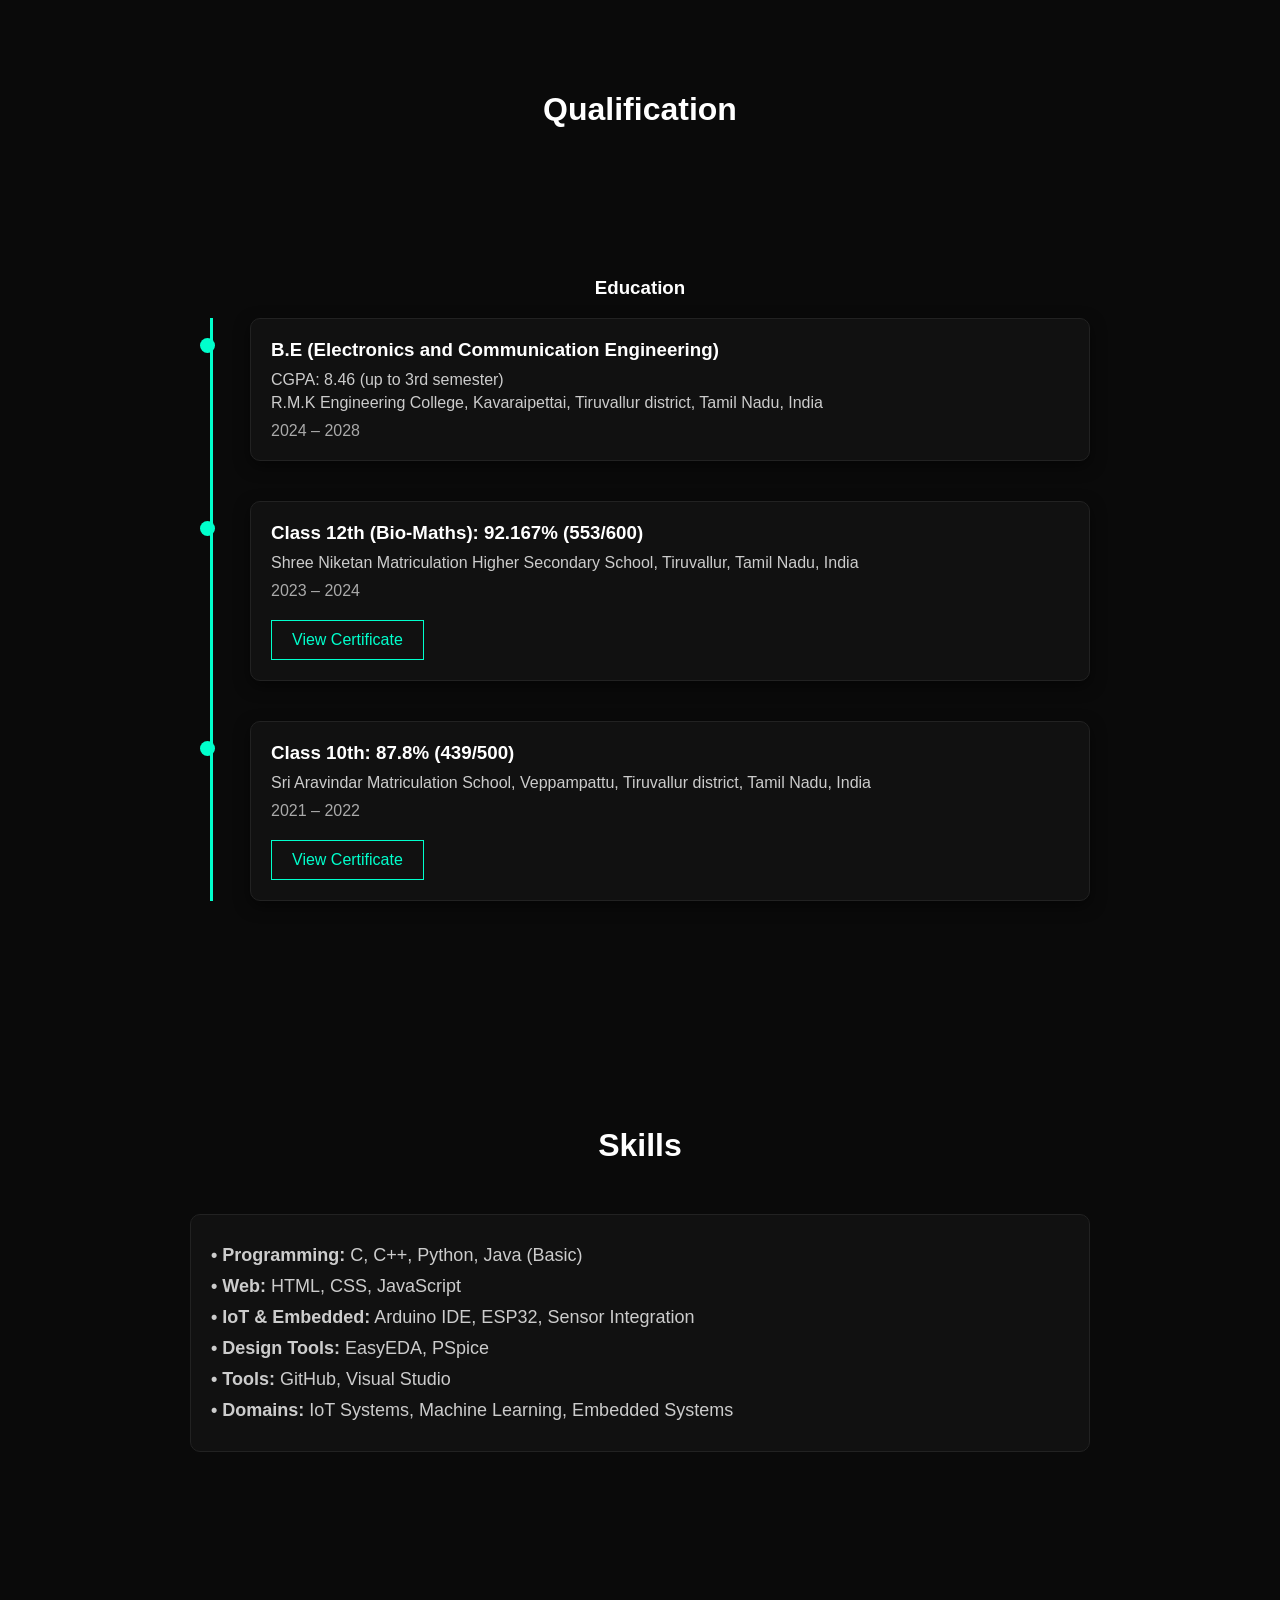
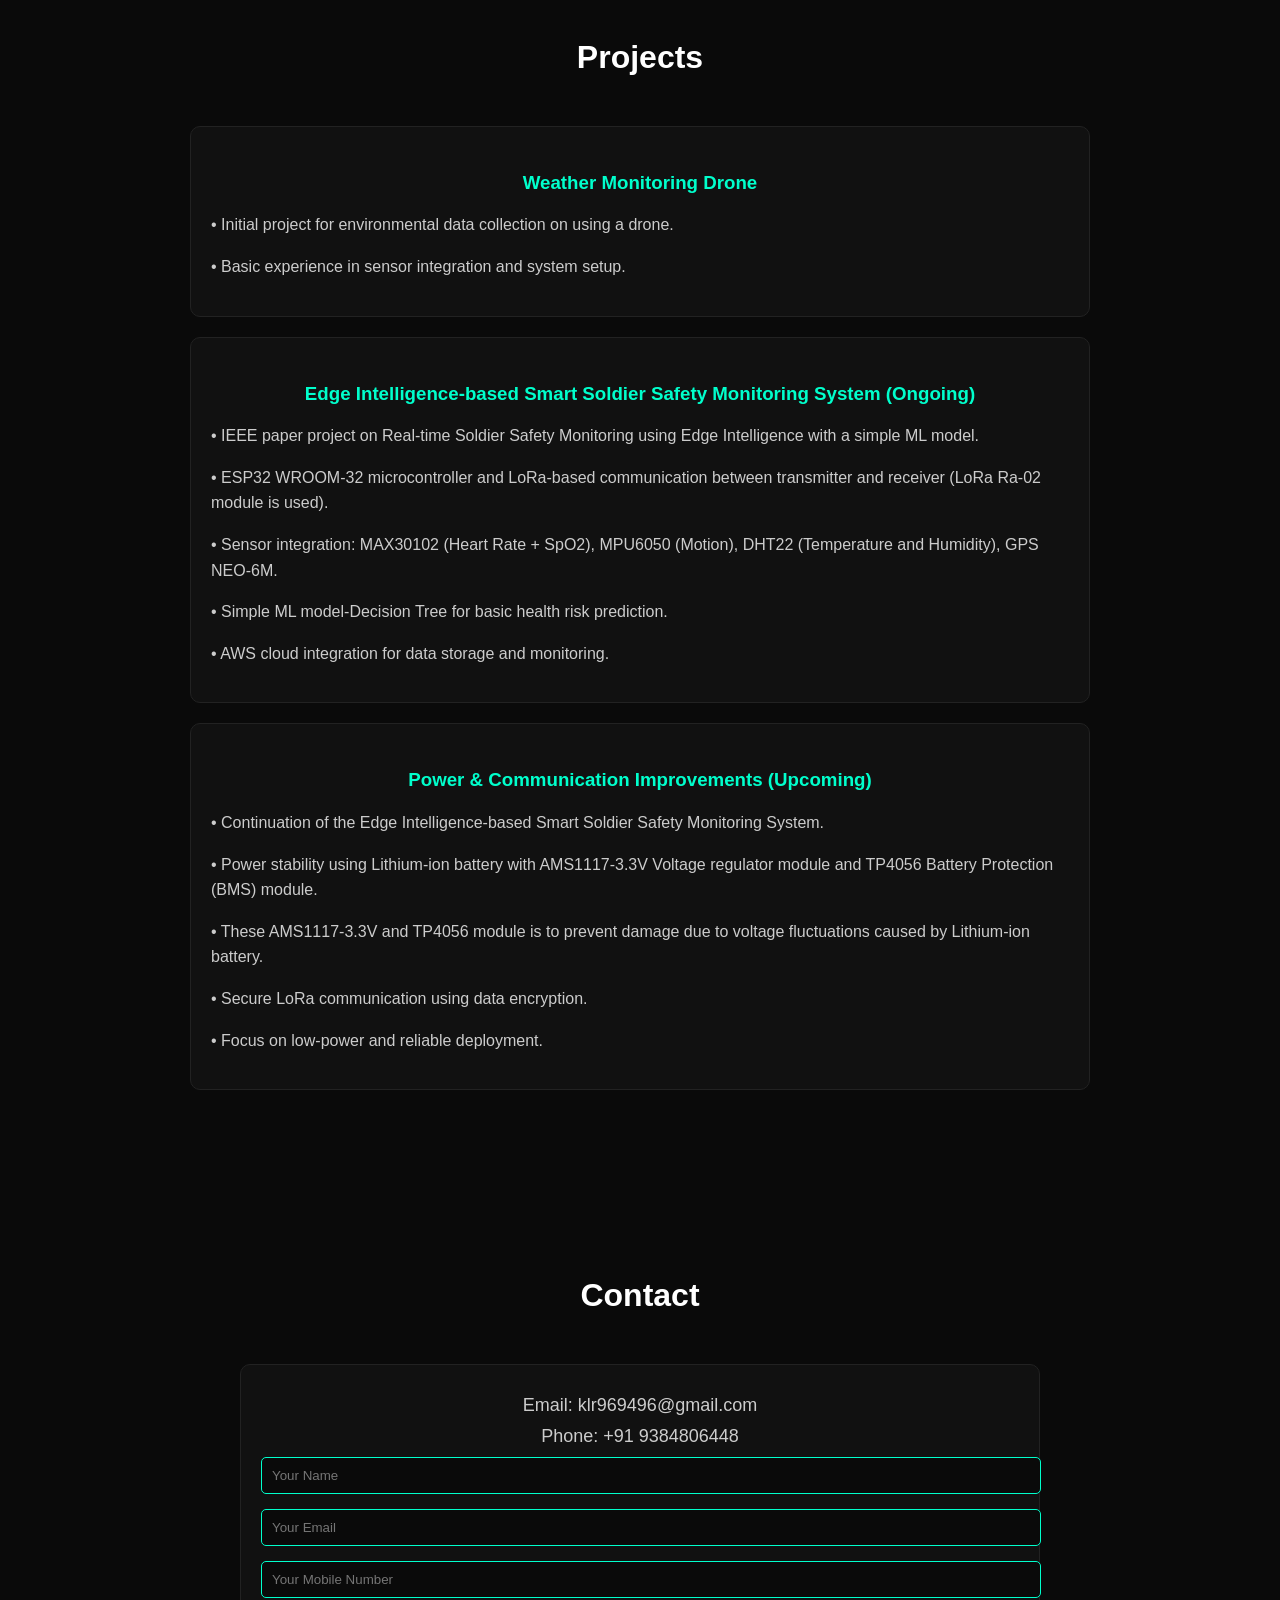
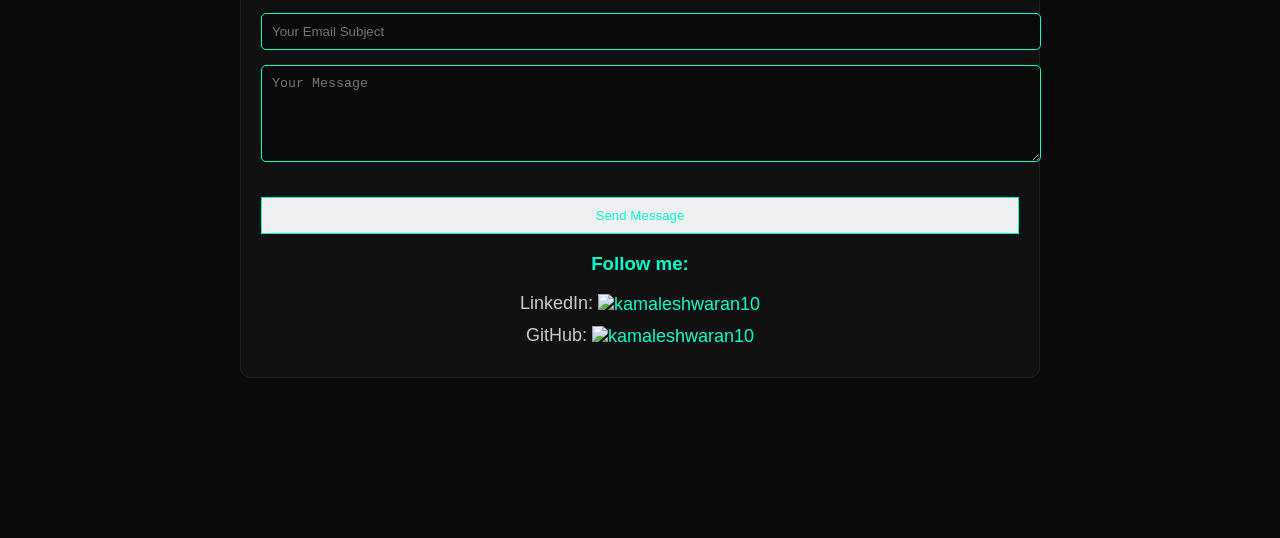
==== commit 92de887d: "Update index.html" ====
--- a/index.html
+++ b/index.html
@@ -151,9 +151,8 @@
         <input type="hidden" name="_subject" value="New Portfolio Message!">
             <!-- disable captcha -->
         <input type="hidden" name="_captcha" value="false">
-        <input type="hidden" name="_next" value="https://kamaleshwaran969496.github.io/kamaleshwaran_portfolio/">
+        <input type="hidden" name="_next" value="https://kamaleshwaran969496.github.io/kamaleshwaran_portfolio/success.html">
         <button type="submit" class="btn">Send Message</button>
-
 
     </form>
 
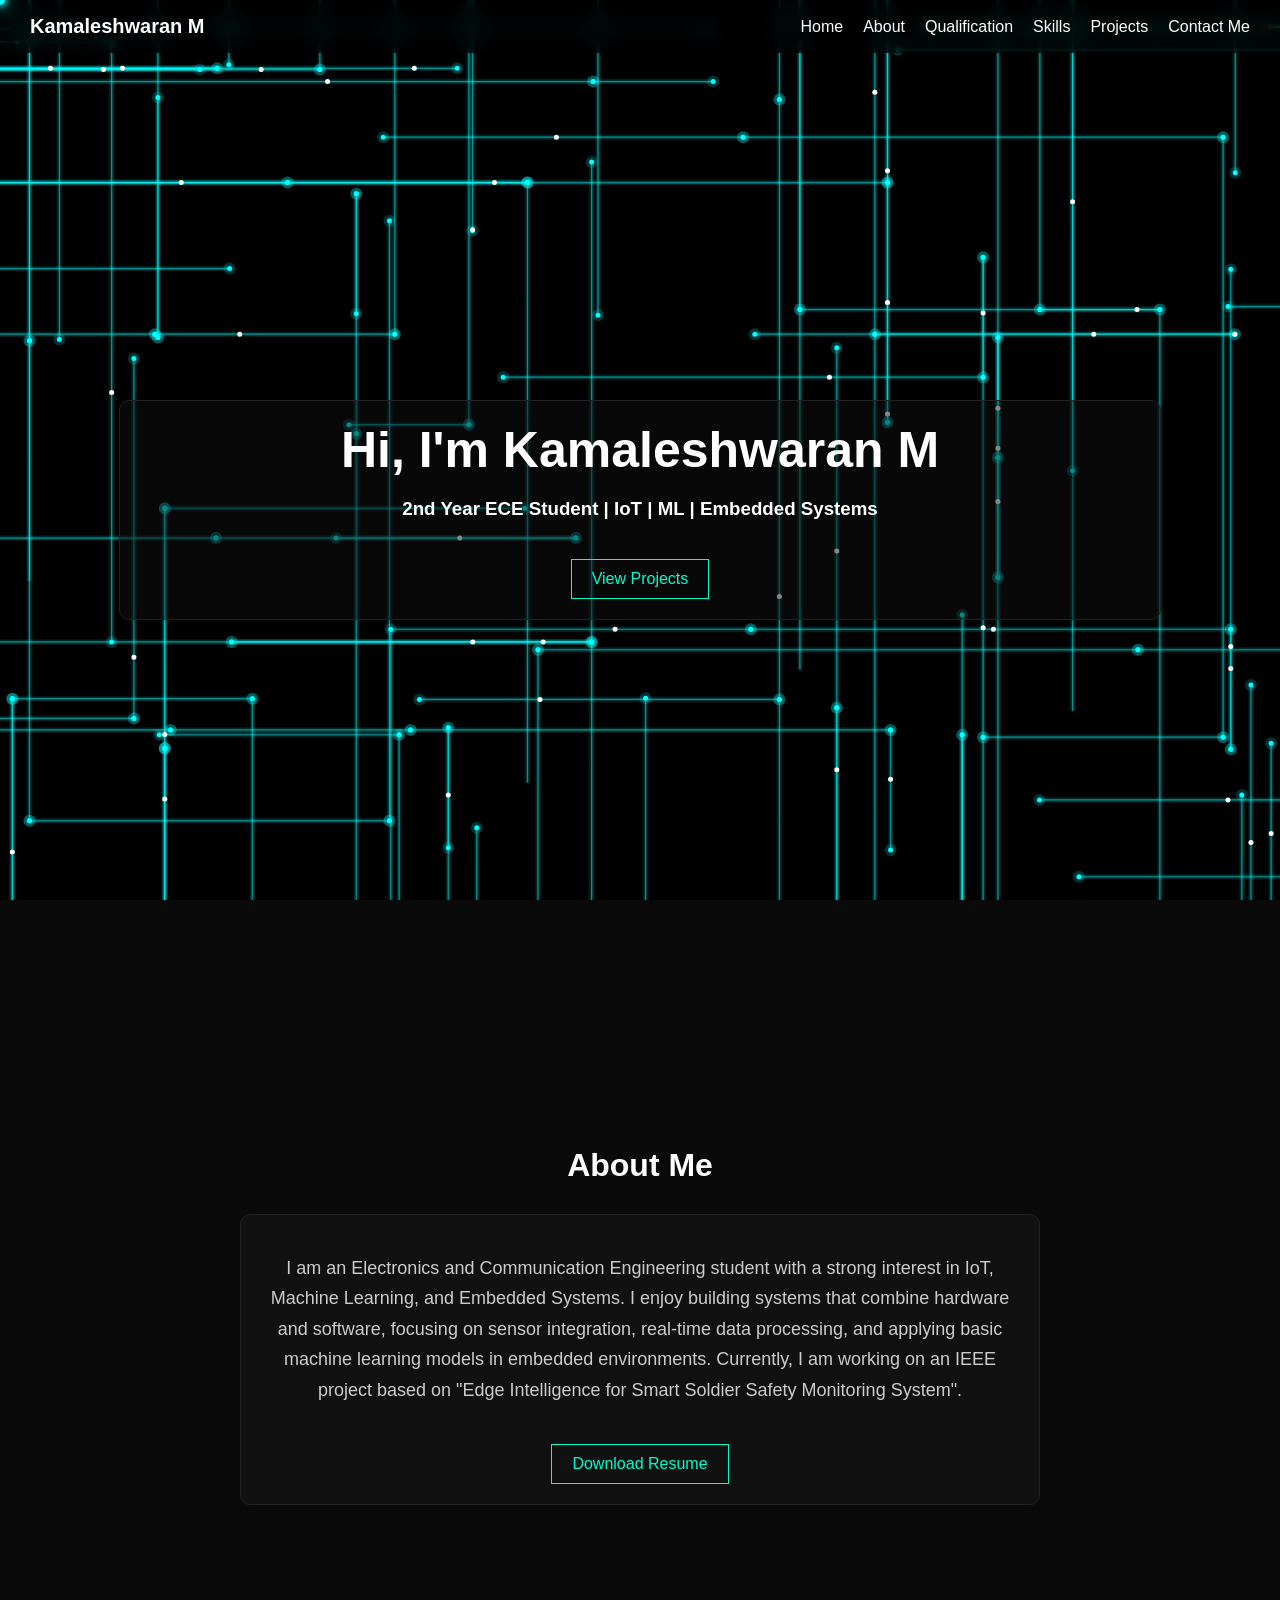
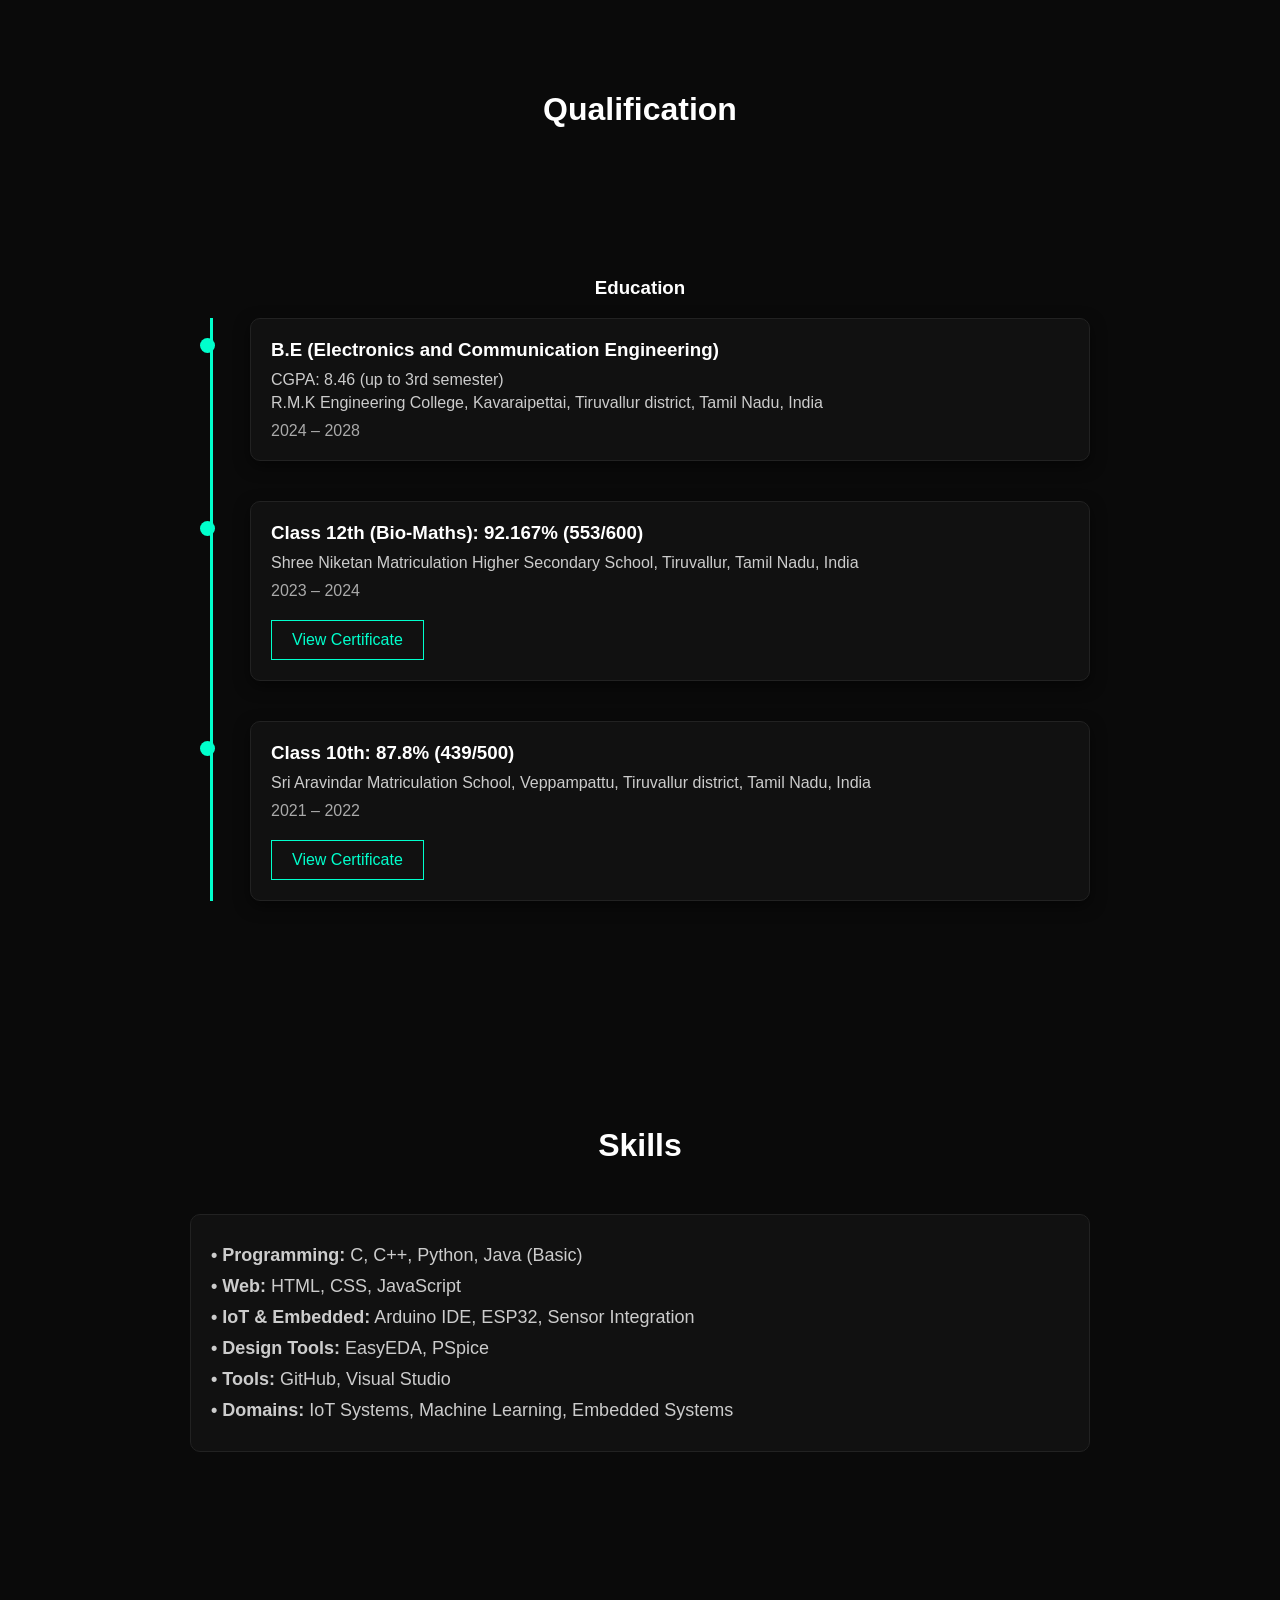
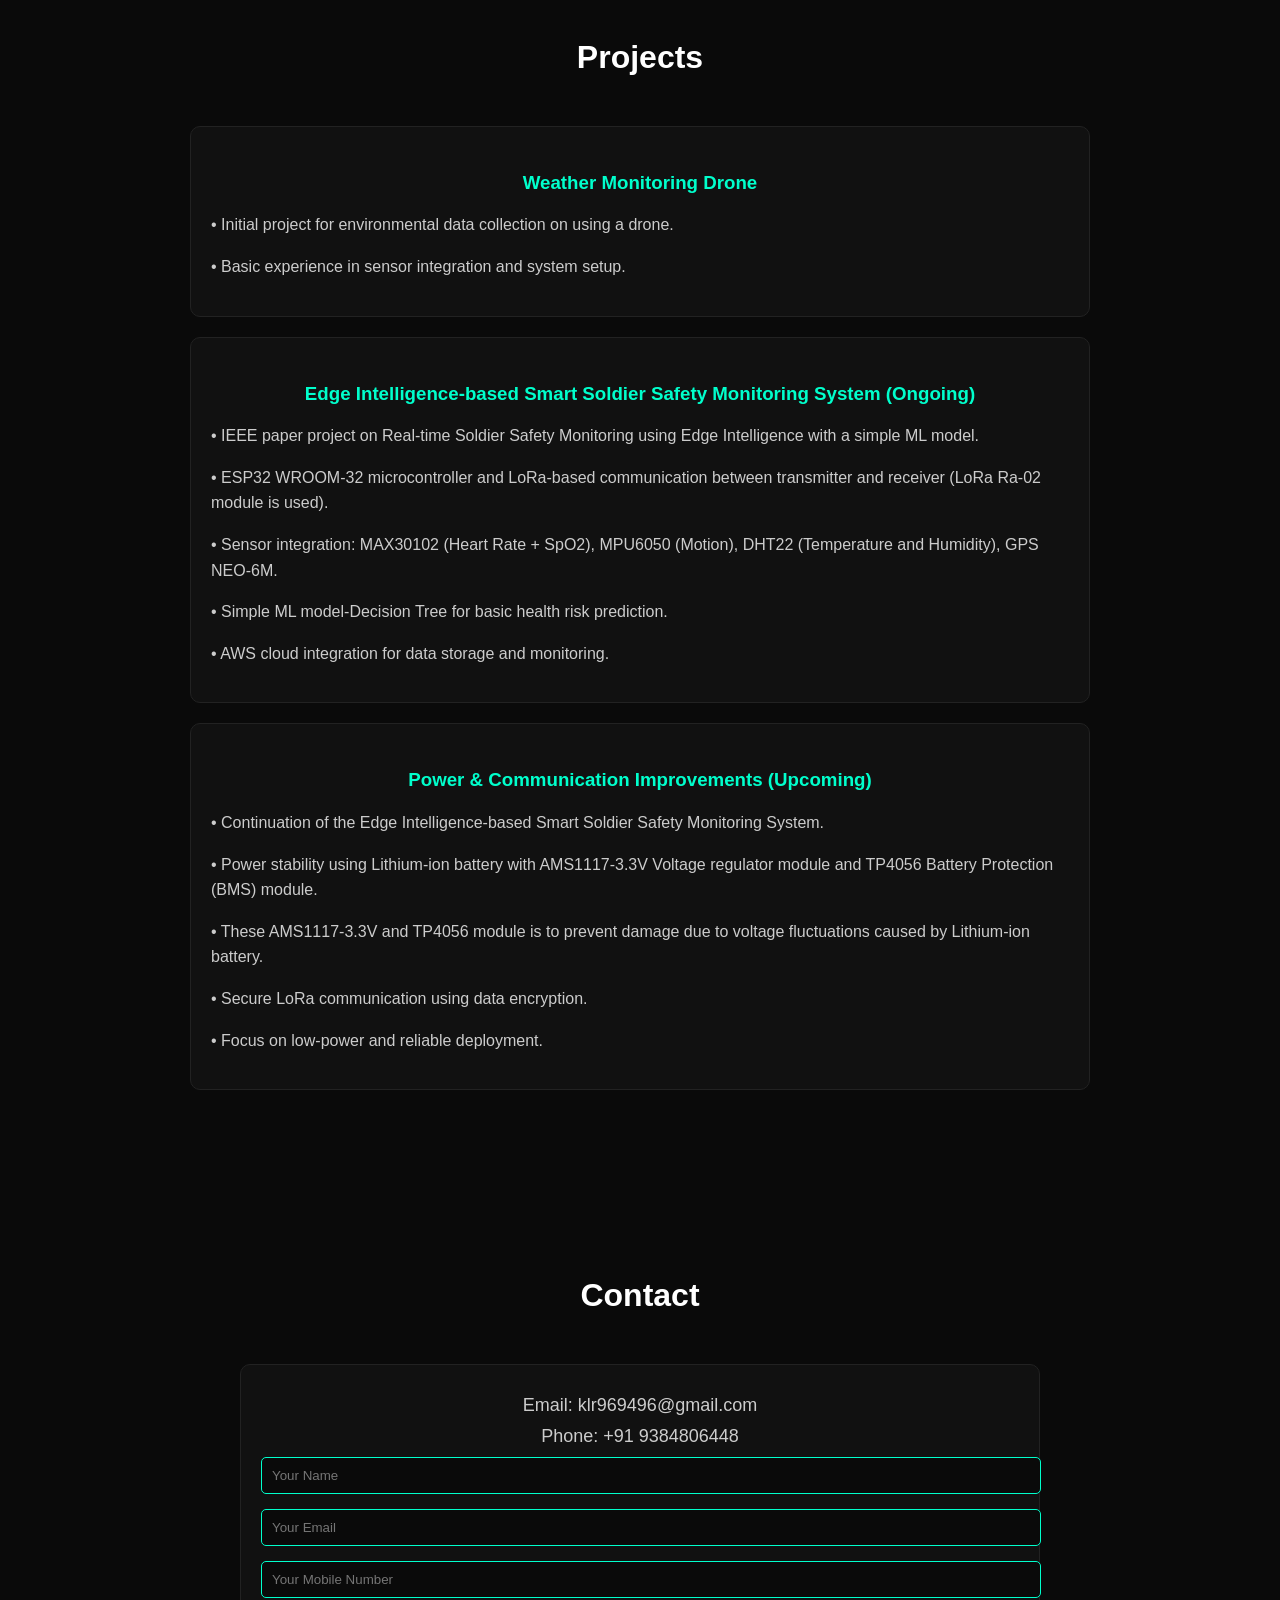
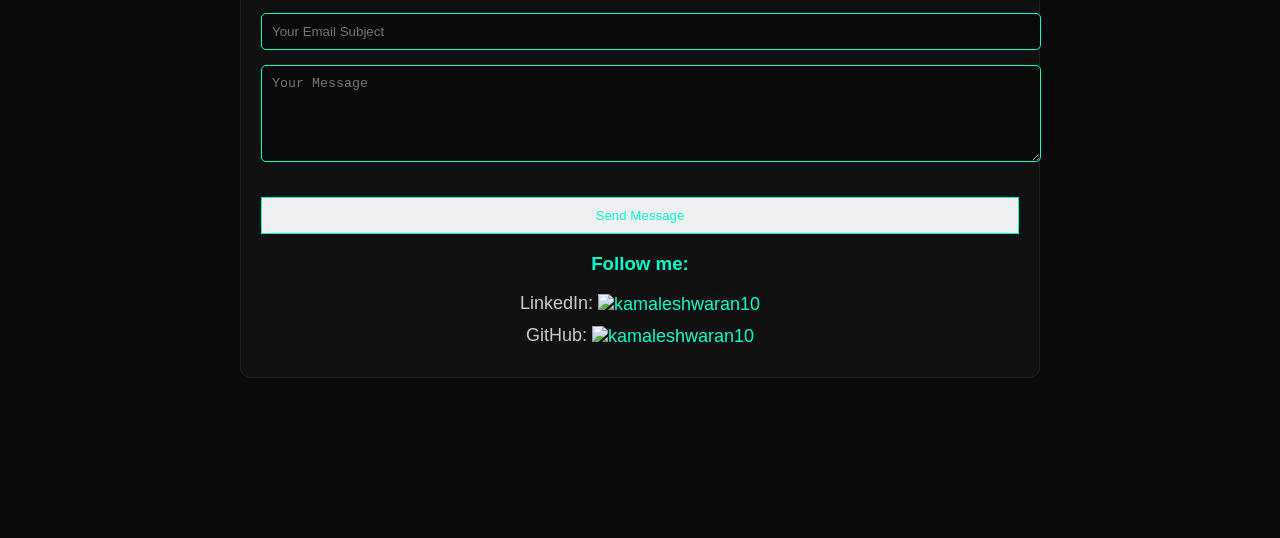
==== commit dd7300b1: "Update index.html" ====
--- a/index.html
+++ b/index.html
@@ -151,7 +151,7 @@
         <input type="hidden" name="_subject" value="New Portfolio Message!">
             <!-- disable captcha -->
         <input type="hidden" name="_captcha" value="false">
-        <input type="hidden" name="_next" value="https://kamaleshwaran969496.github.io/kamaleshwaran_portfolio/success.html">
+        <input type="hidden" name="_next" value="https://kamaleshwaran969496.github.io/kamaleshwaran_portfolio/success.html?success=true">
         <button type="submit" class="btn">Send Message</button>
 
     </form>
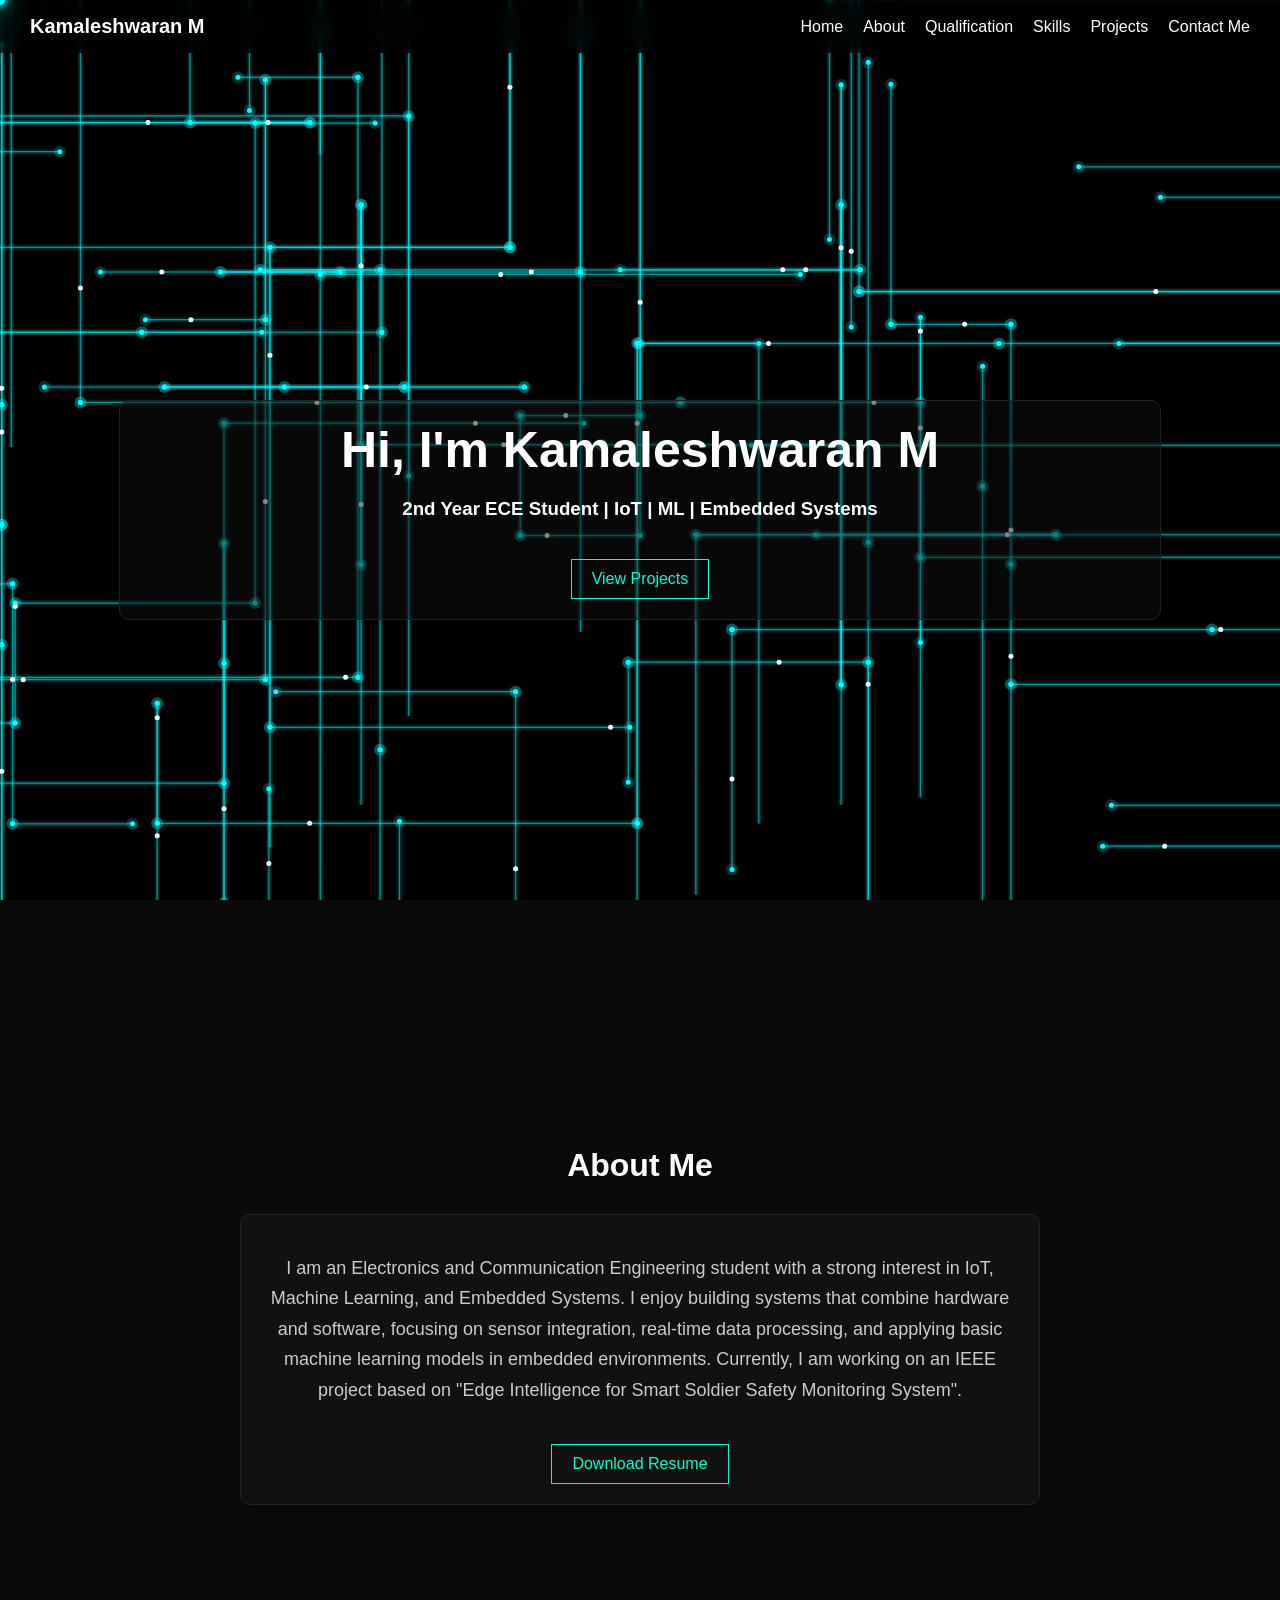
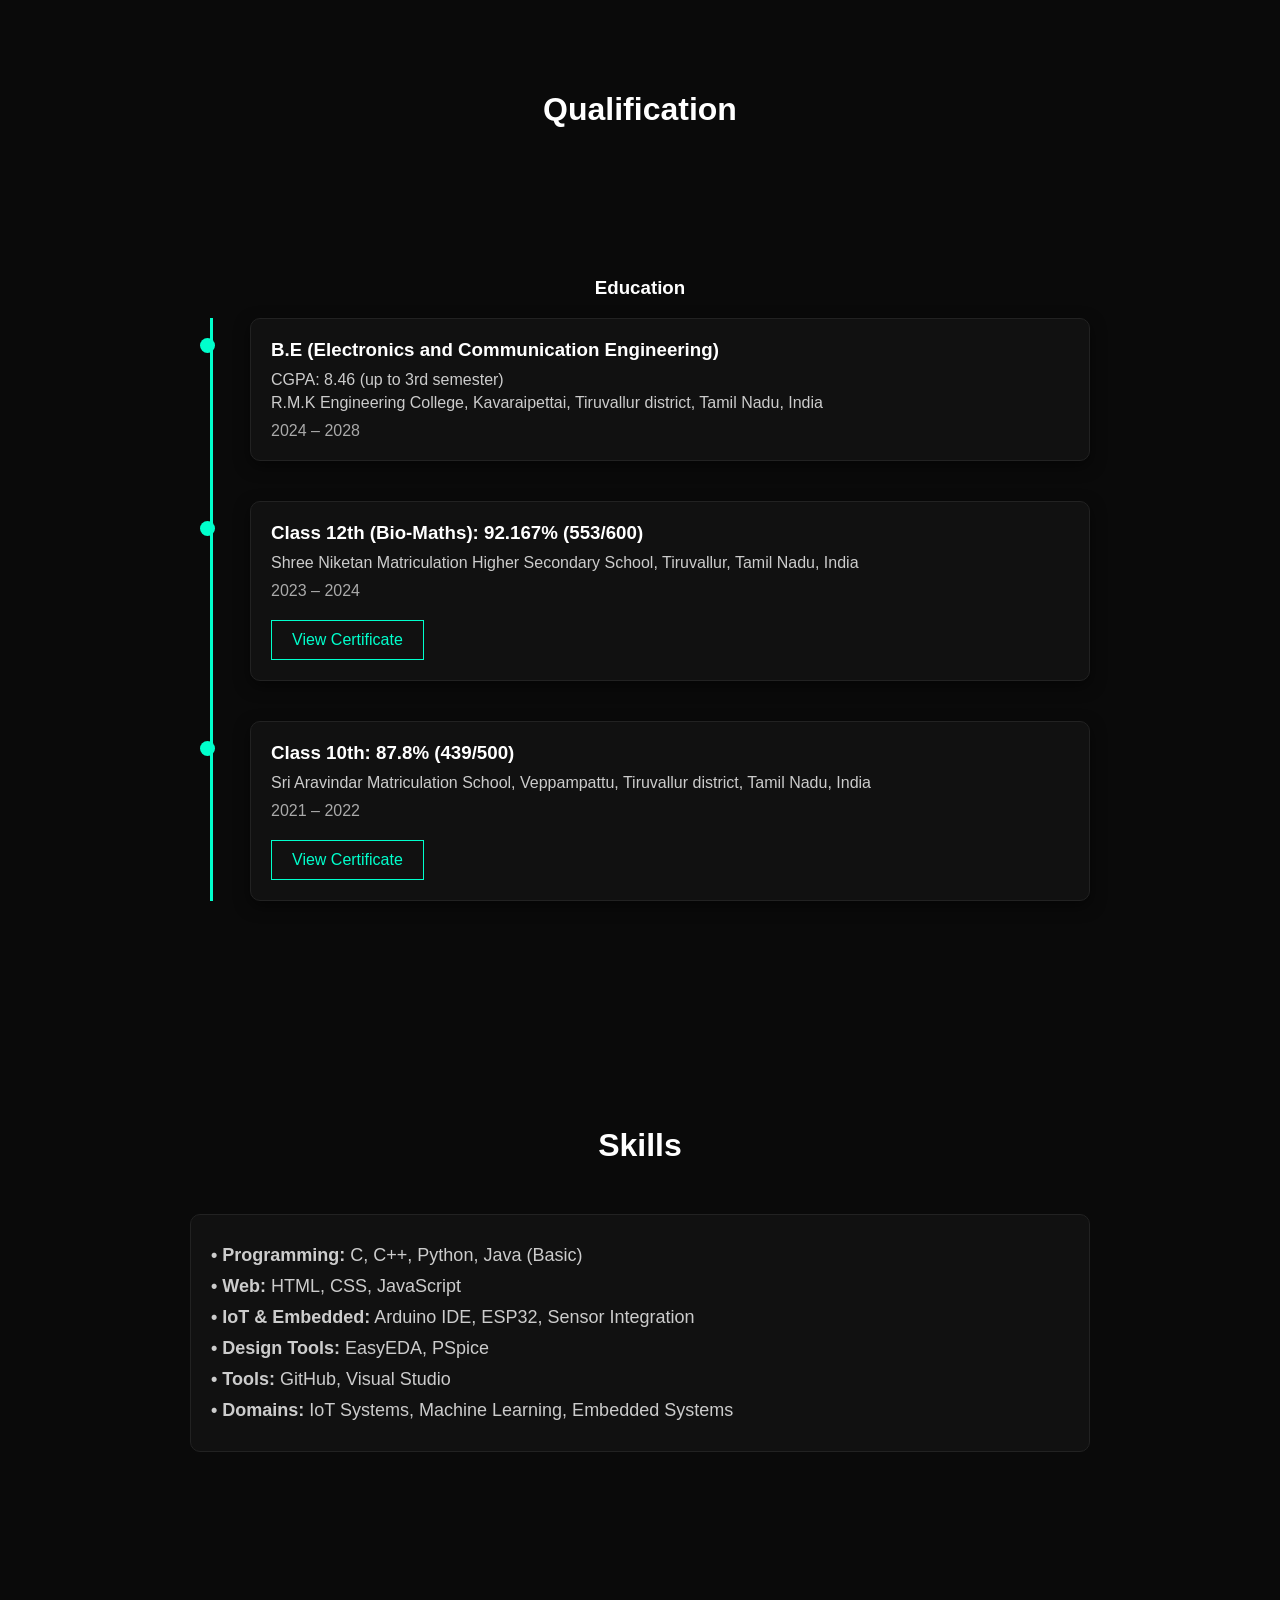
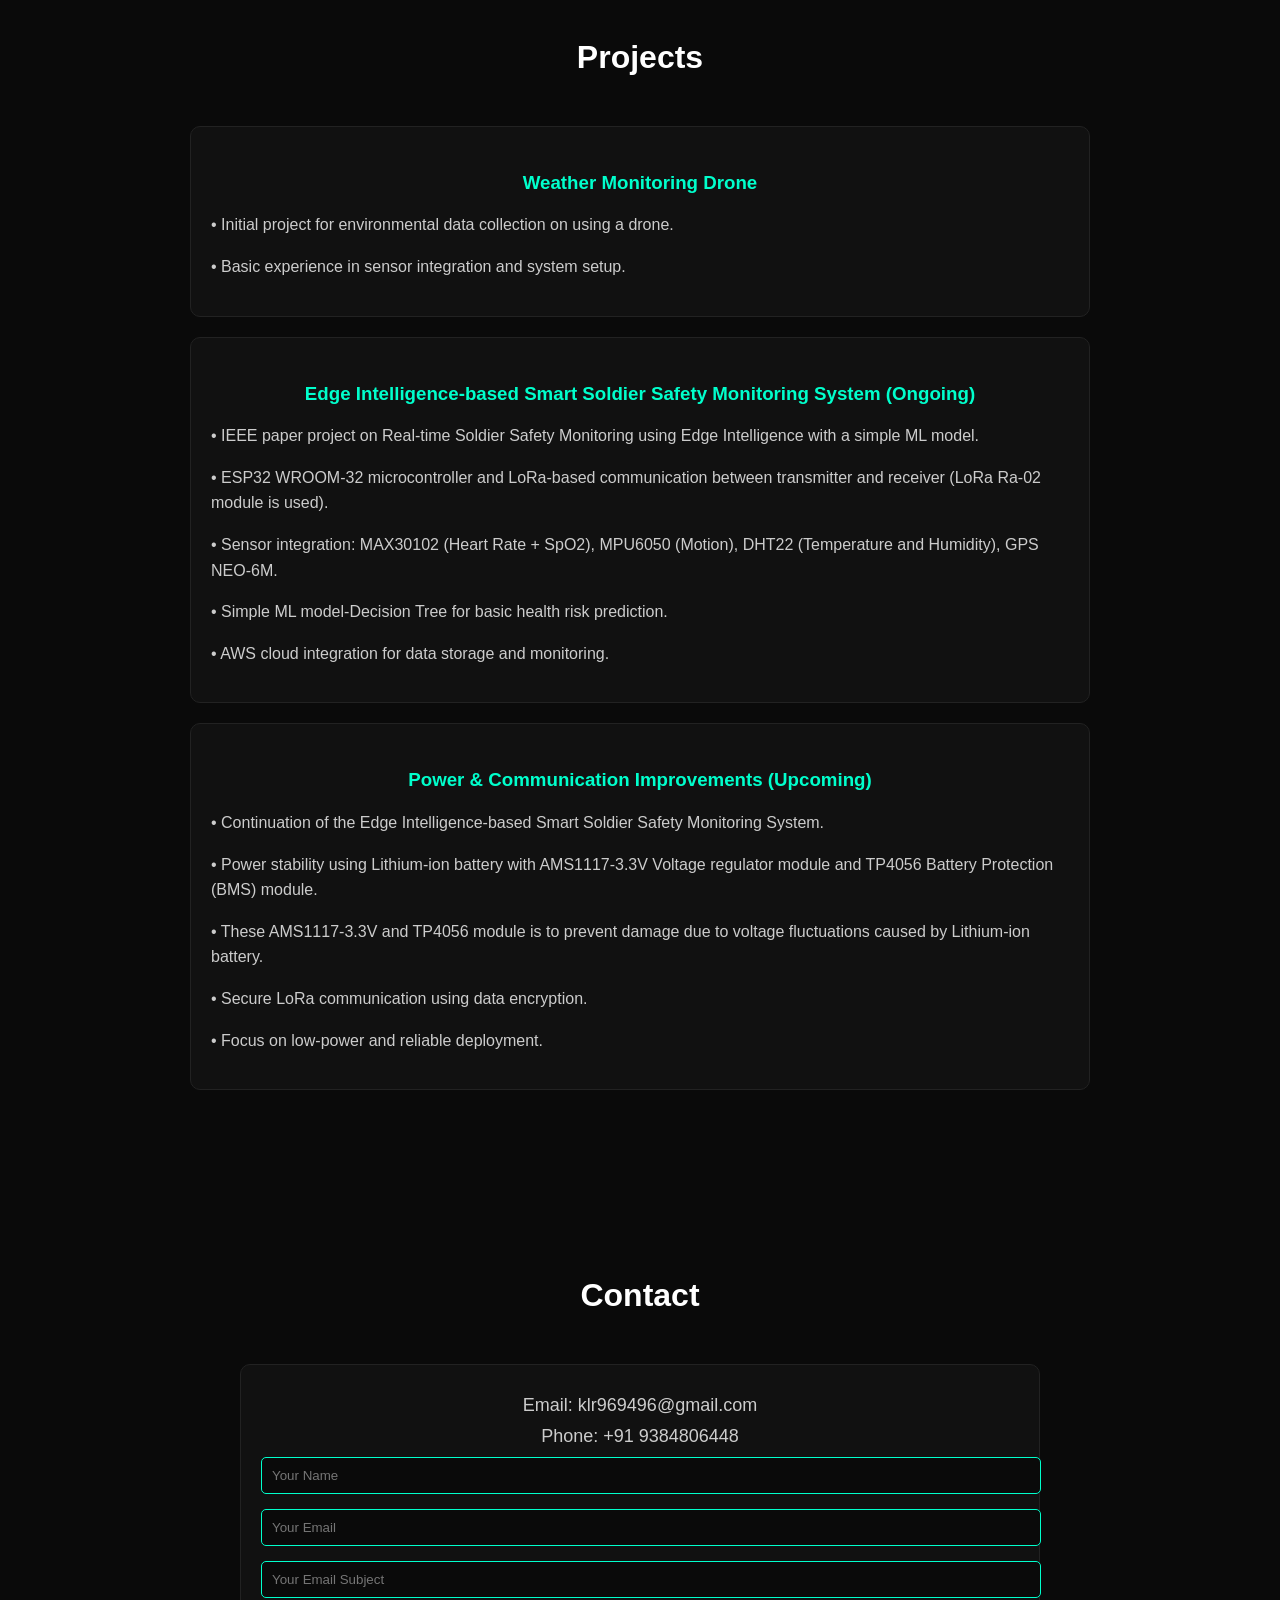
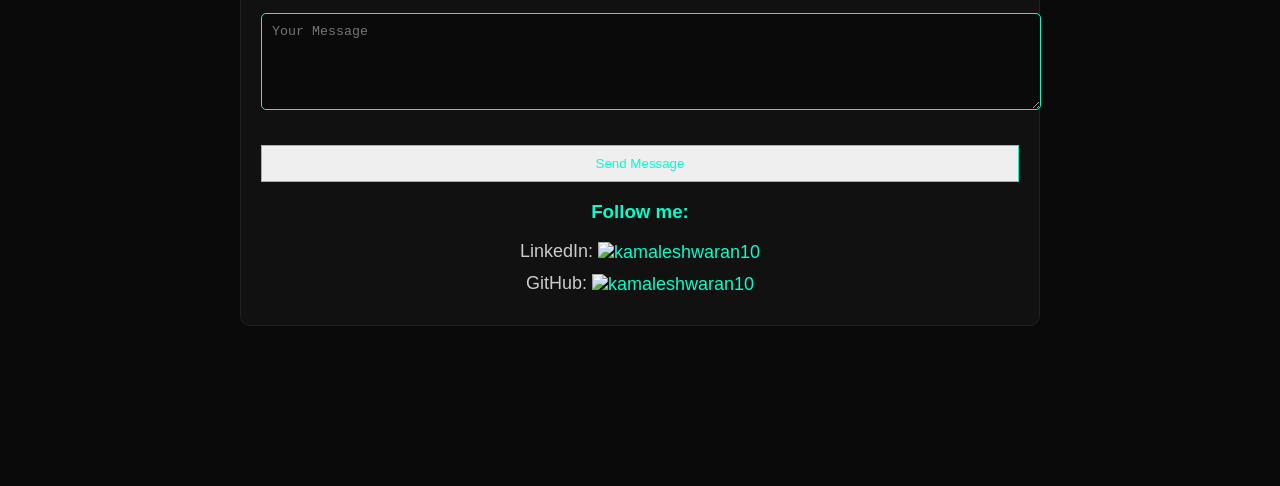
==== commit 468a5555: "Update index.html" ====
--- a/index.html
+++ b/index.html
@@ -138,16 +138,11 @@
     <form action="https://formsubmit.co/klr969496@gmail.com" method="POST">
                 
         <input type="text" name="name" placeholder="Your Name" required>
-
         <input type="email" name="email" placeholder="Your Email" required>
-
-        <input type="number" name="phone number" placeholder="Your Mobile Number" required>
-
         <input type="text" name="email subject" placeholder="Your Email Subject" required>
+        <textarea name="message" rows="5" placeholder="Your Message" required></textarea>
 
 
-        <textarea name="message" rows="5" placeholder="Your Message" required></textarea>
-         
         <input type="hidden" name="_subject" value="New Portfolio Message!">
             <!-- disable captcha -->
         <input type="hidden" name="_captcha" value="false">
@@ -159,15 +154,11 @@
     <h3 align="center">Follow me:</h3>
     
             <p align="center"> 
-
                 LinkedIn: <a href="https://www.linkedin.com/in/kamaleshwaran10/" target="blank"><img align="center" src="https://raw.githubusercontent.com/rahuldkjain/github-profile-readme-generator/master/src/images/icons/Social/linked-in-alt.svg" alt="kamaleshwaran10" height="30" width="40" /></a>
             </p>
             <p align="center"> 
-
                 GitHub: <a href="https://github.com/kamaleshwaran969496" target="blank"><img align="center" src="https://skillicons.dev/icons?i=github" alt="kamaleshwaran10" height="30" width="40" /></a>
             </p>
-
-
         </div>
     </div>
 </section>
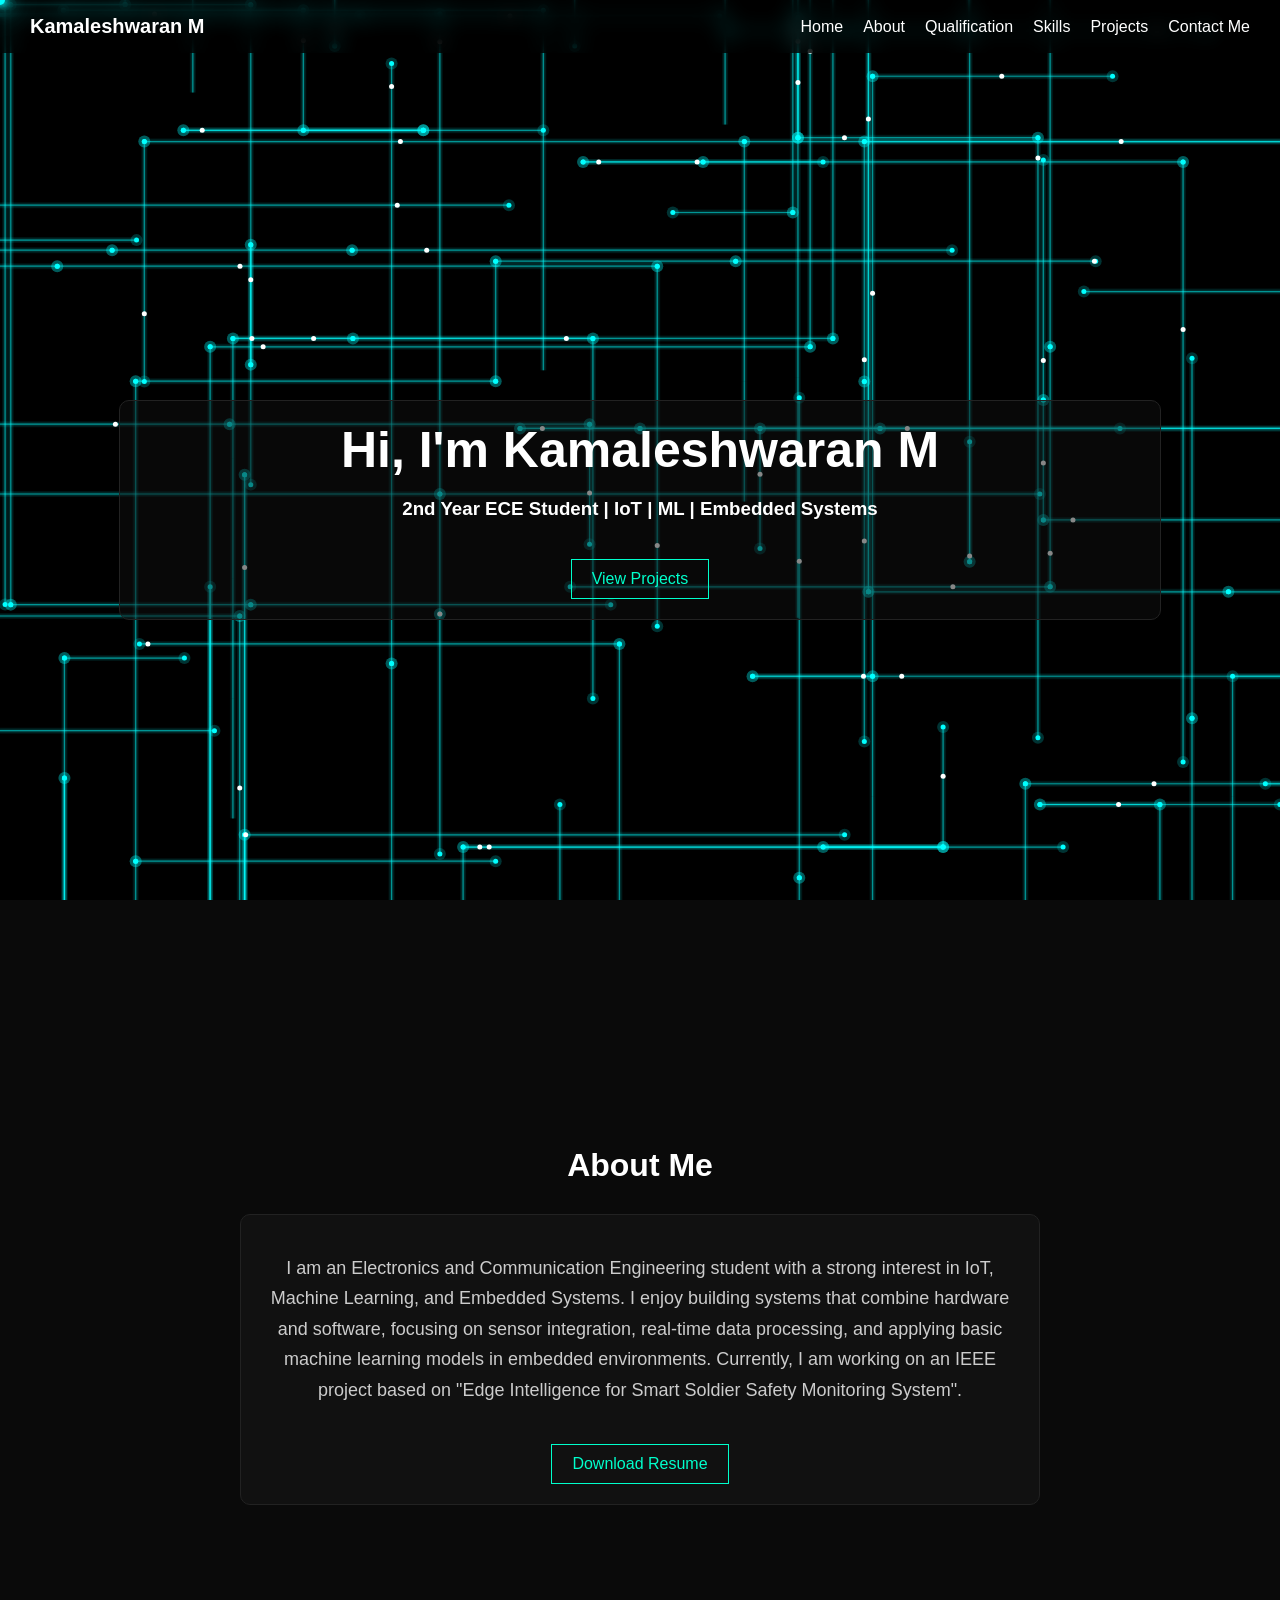
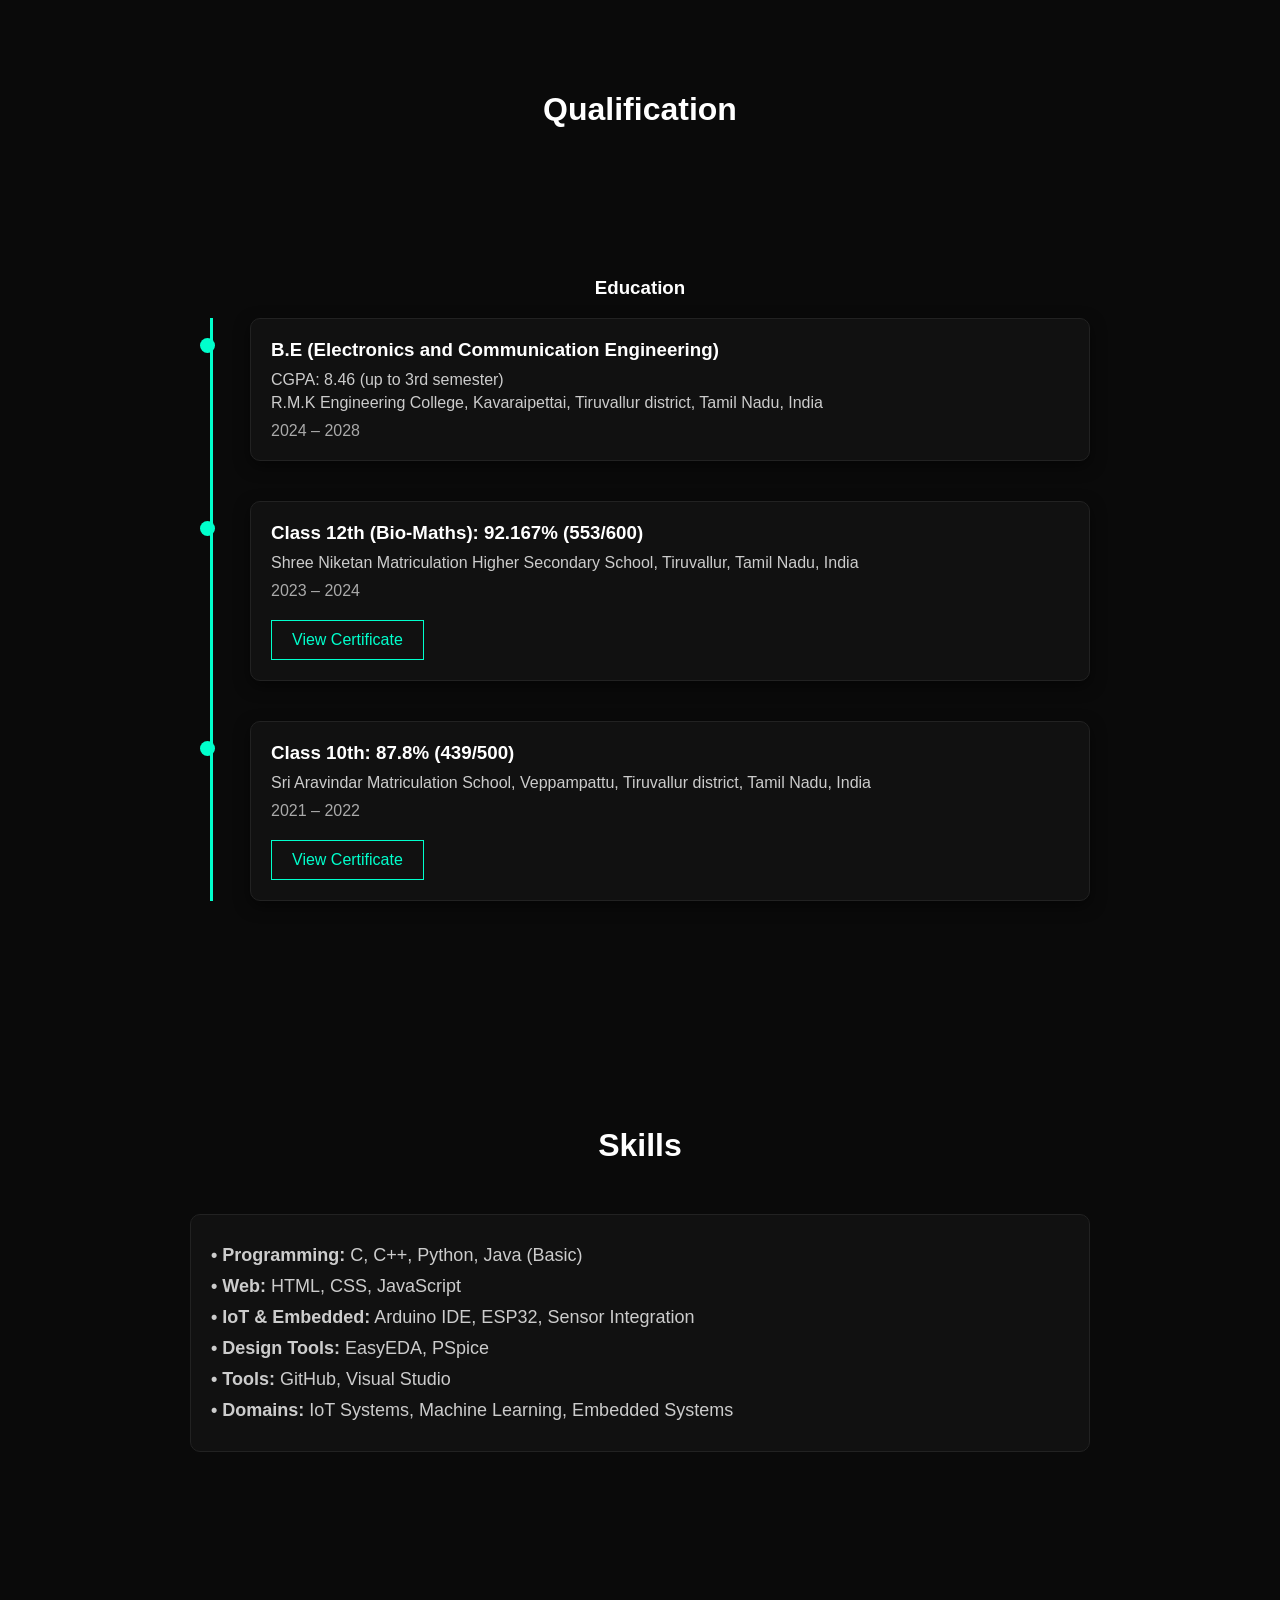
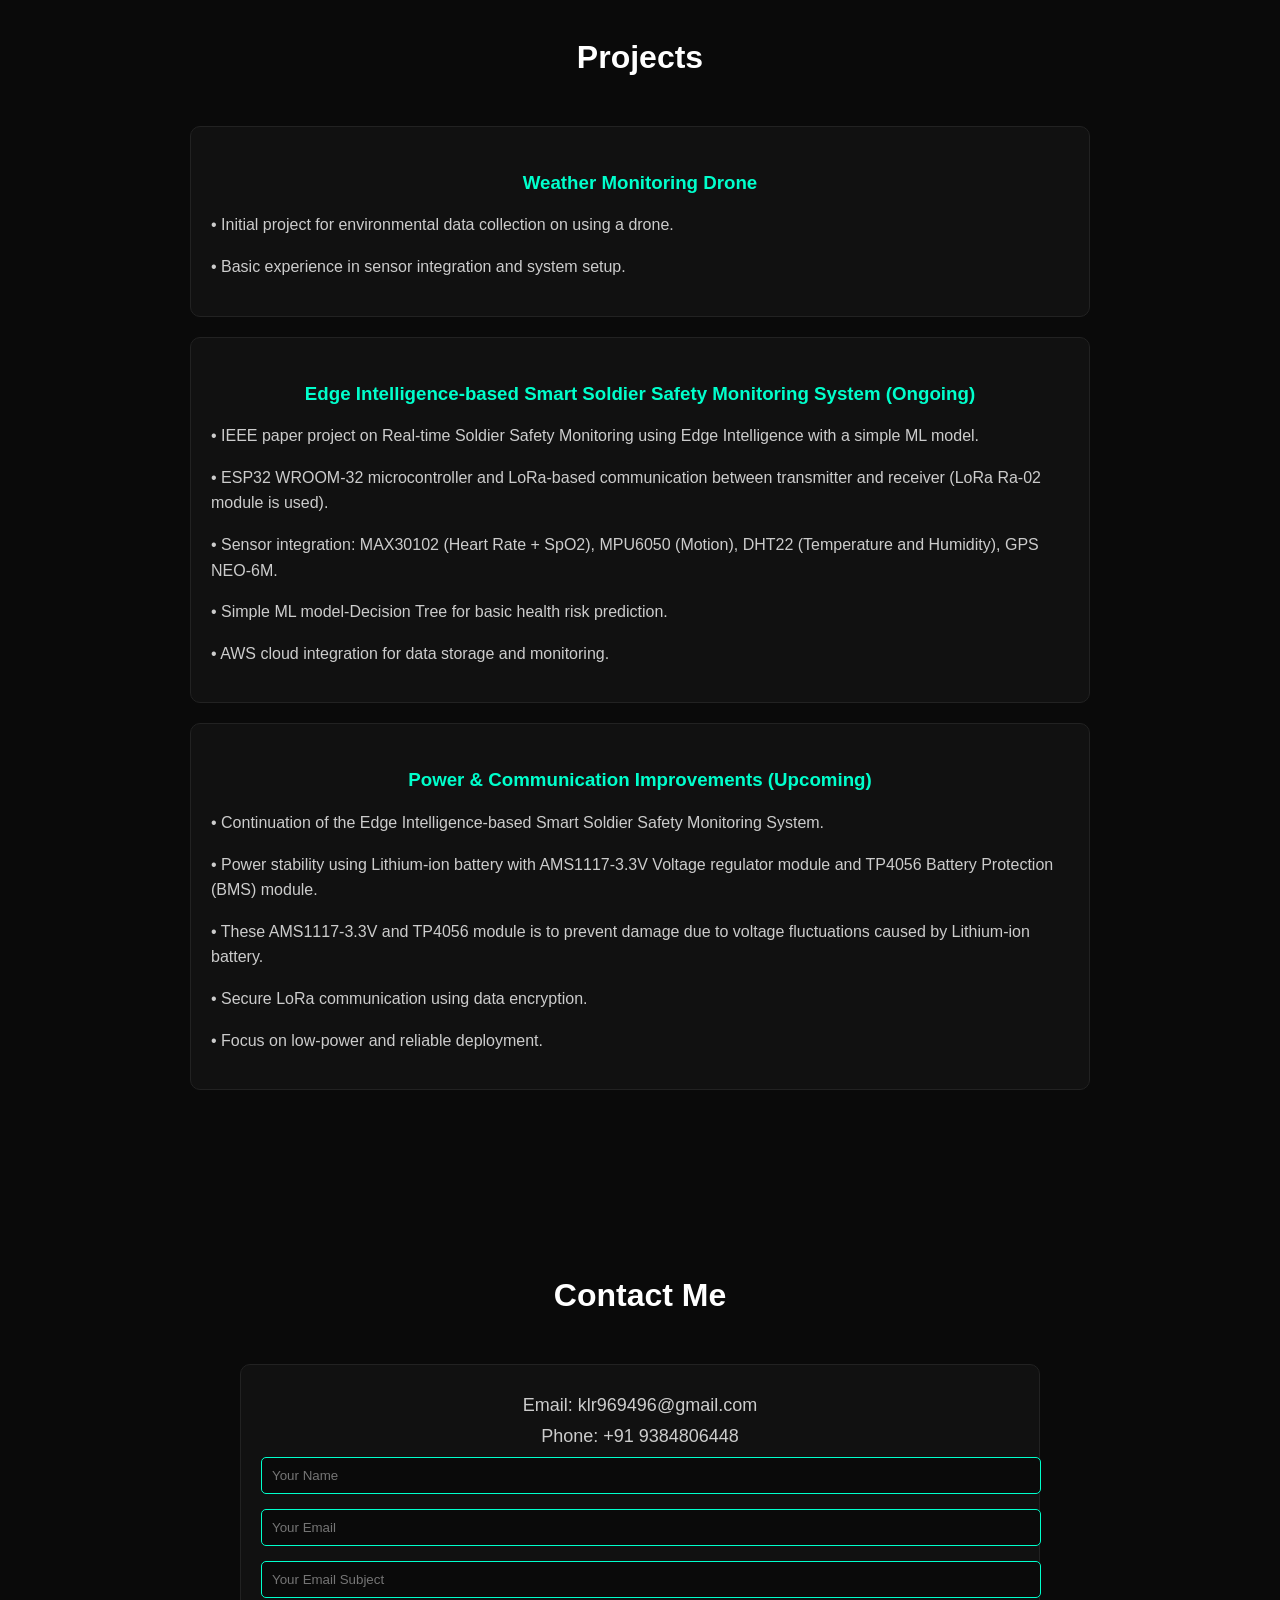
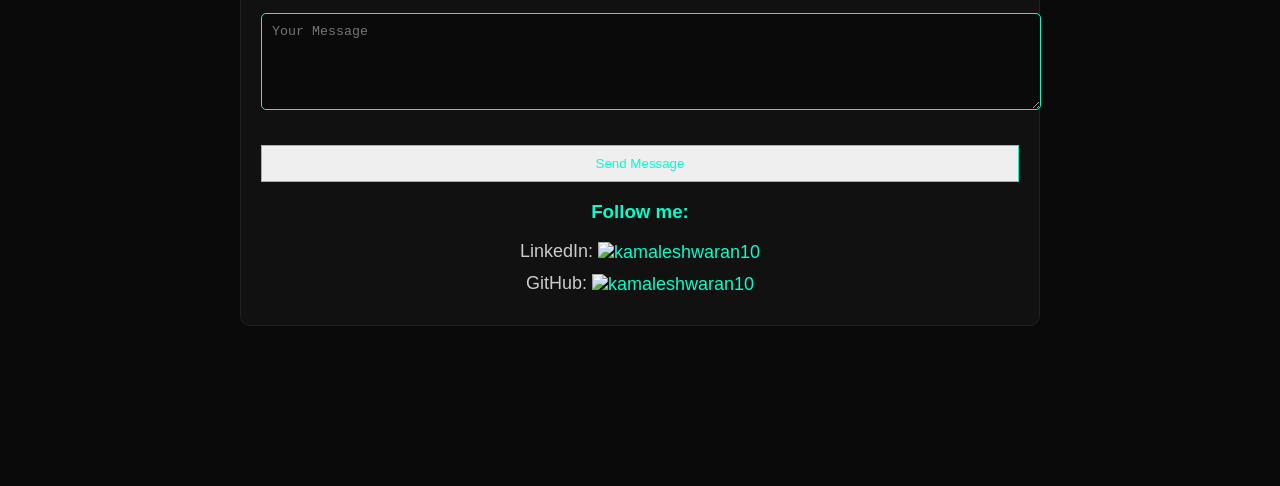
==== commit 503d7473: "Update index.html" ====
--- a/index.html
+++ b/index.html
@@ -129,7 +129,7 @@
 </section>
 
 <section id="contact" class="contact">
-    <h2>Contact</h2>
+    <h2>Contact Me</h2>
     <div class="contact-container">
         <div class="contact-card">
     <p>Email: klr969496@gmail.com</p>
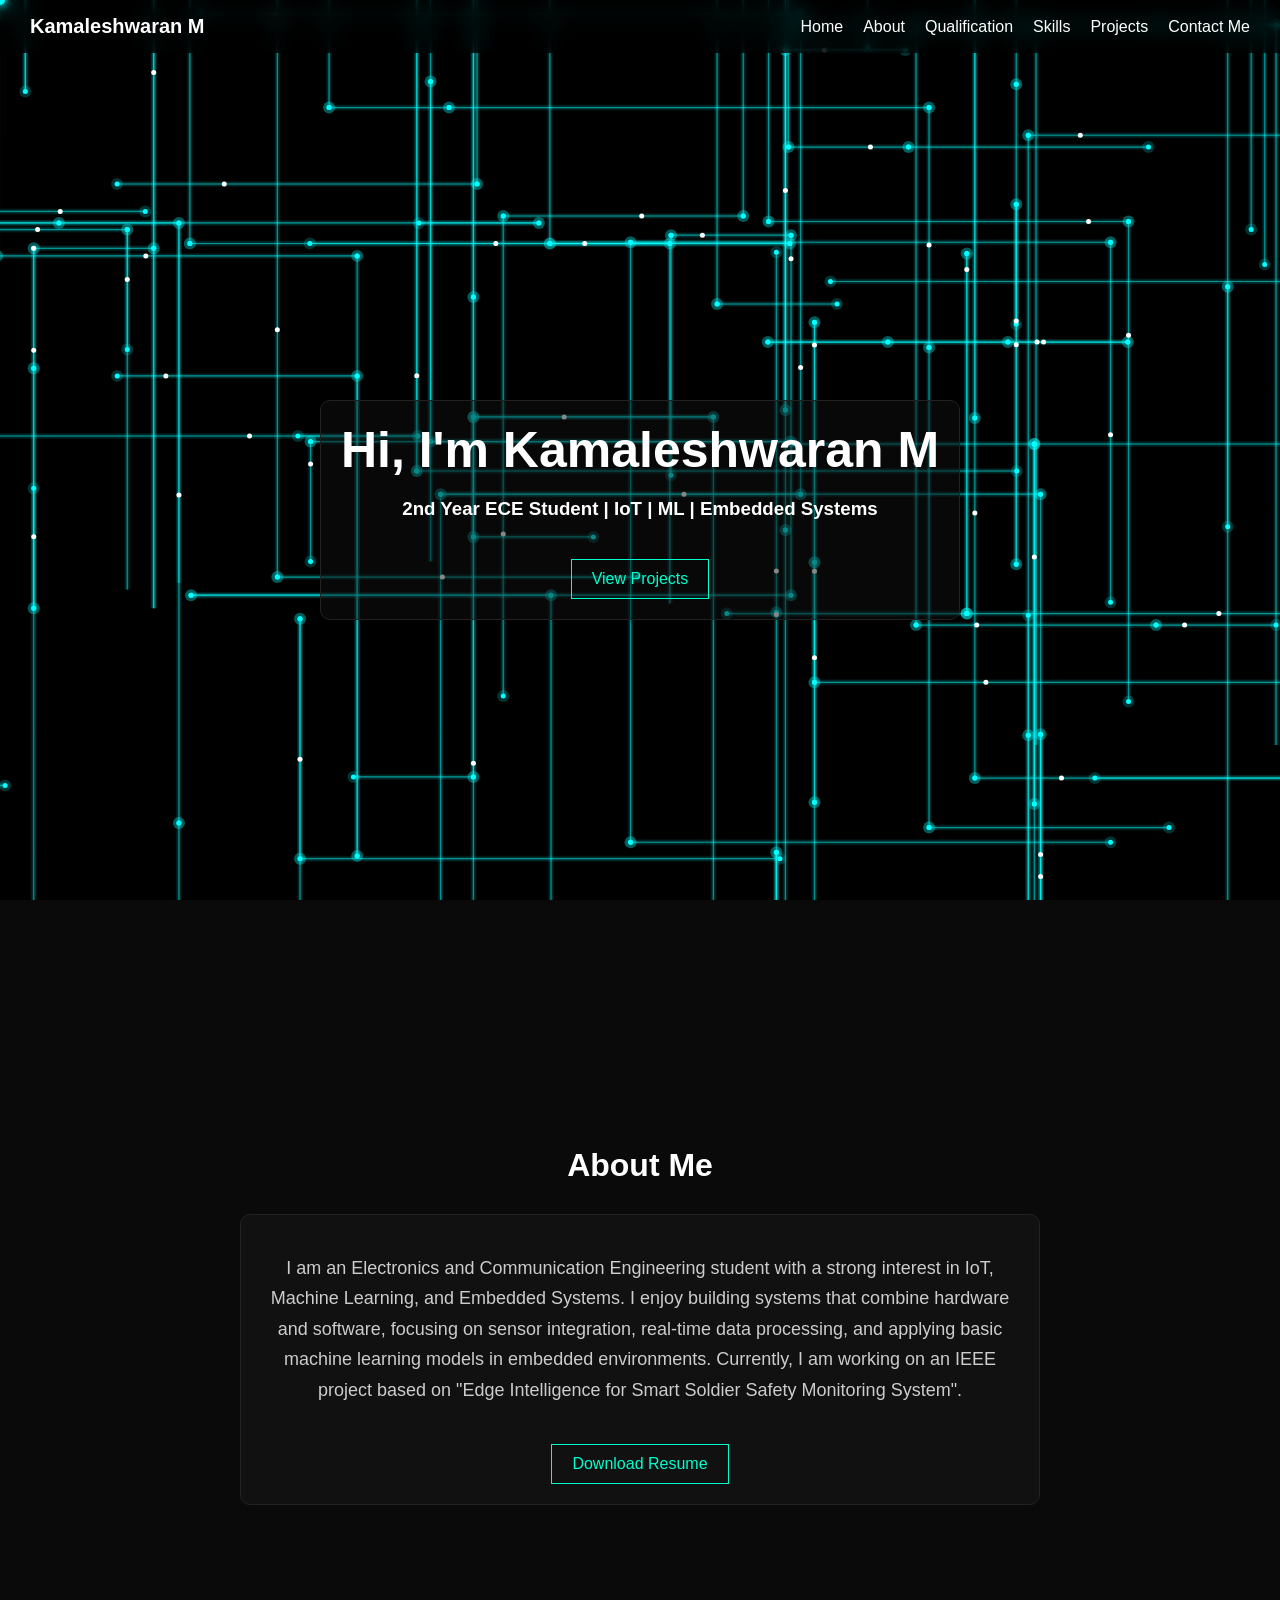
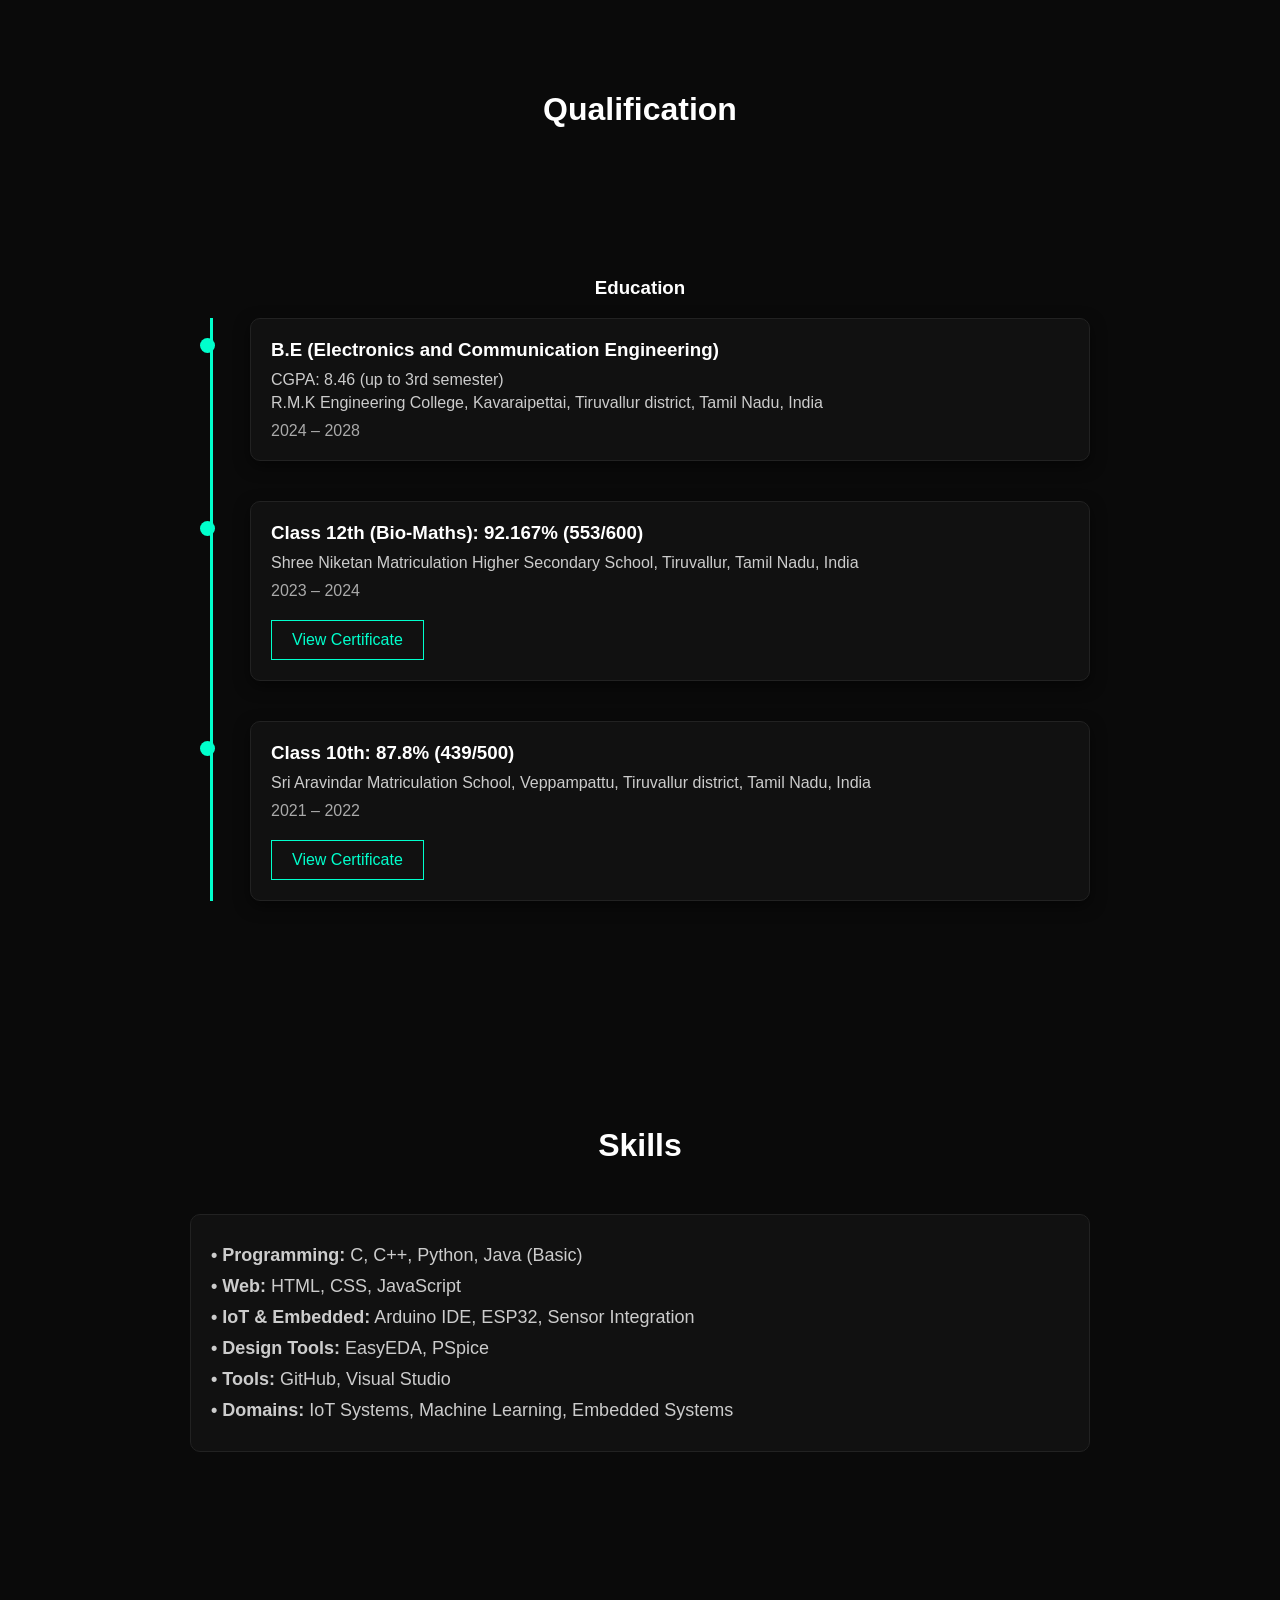
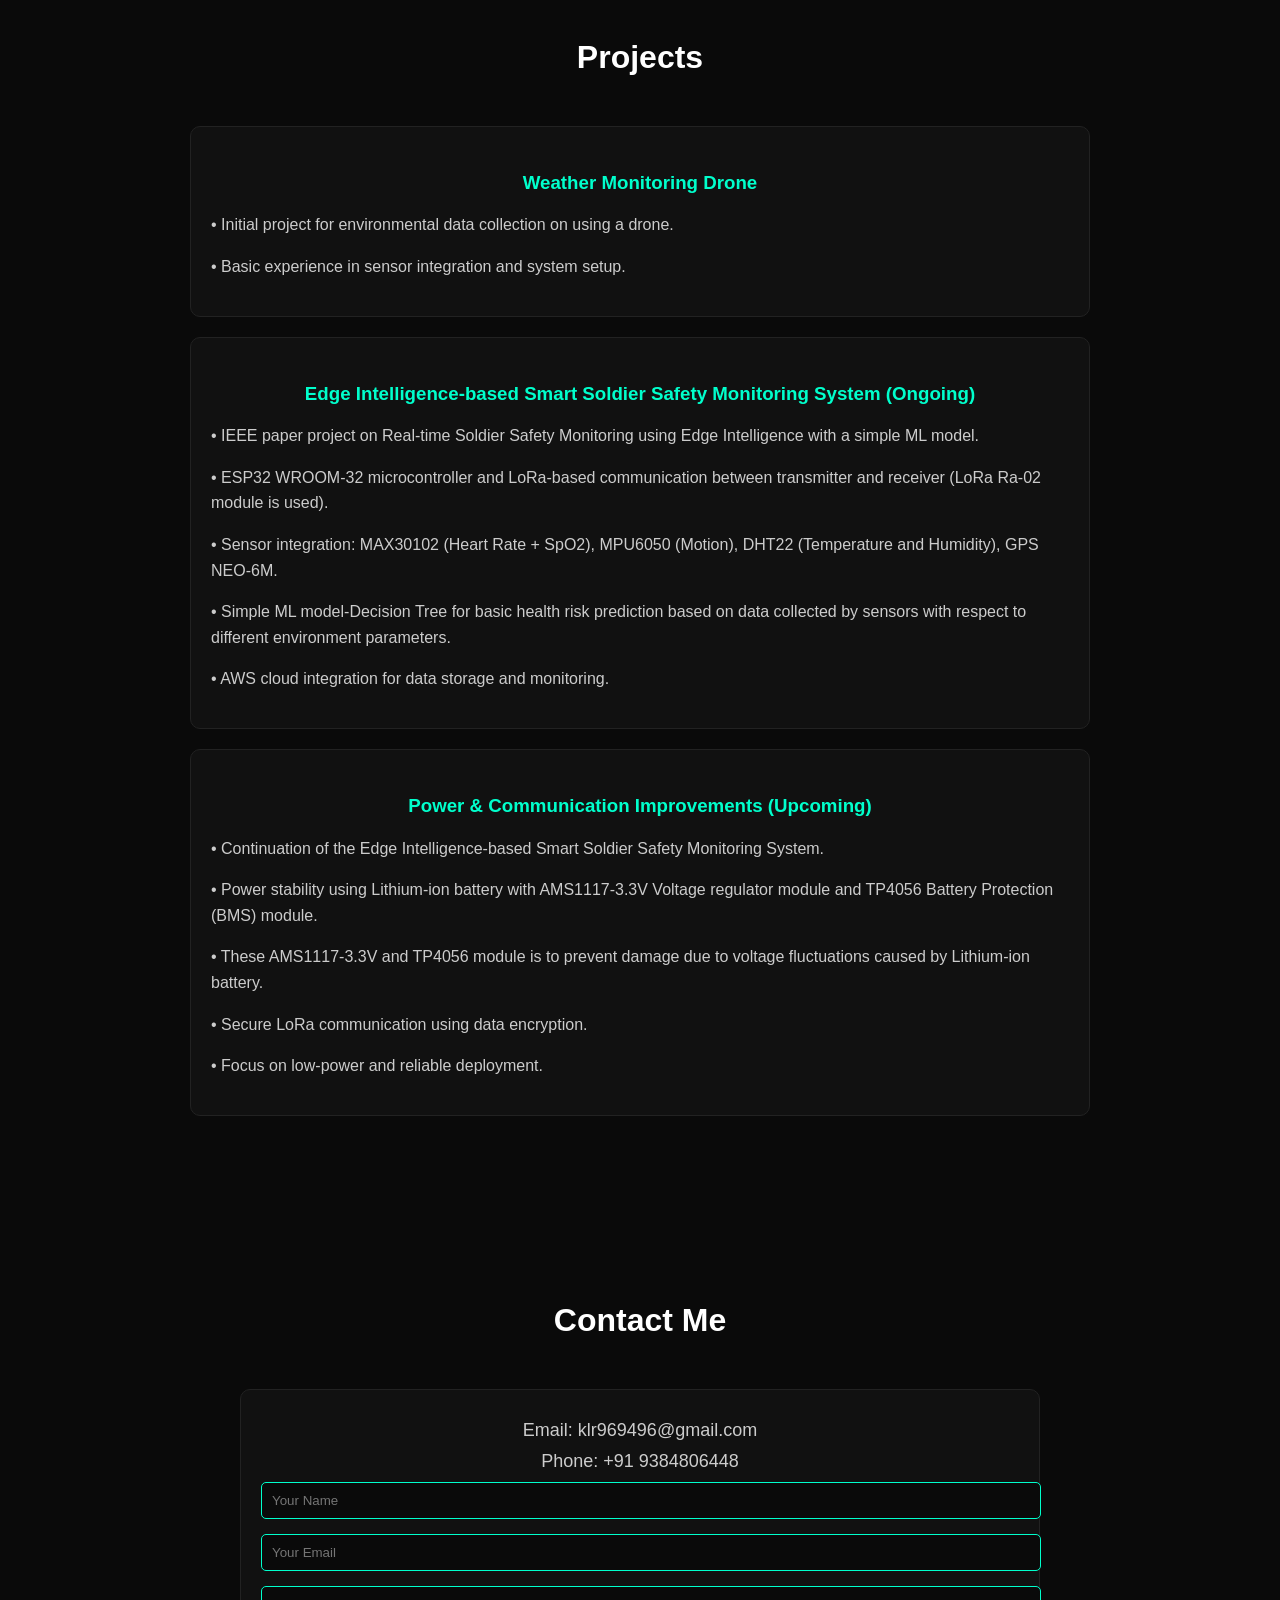
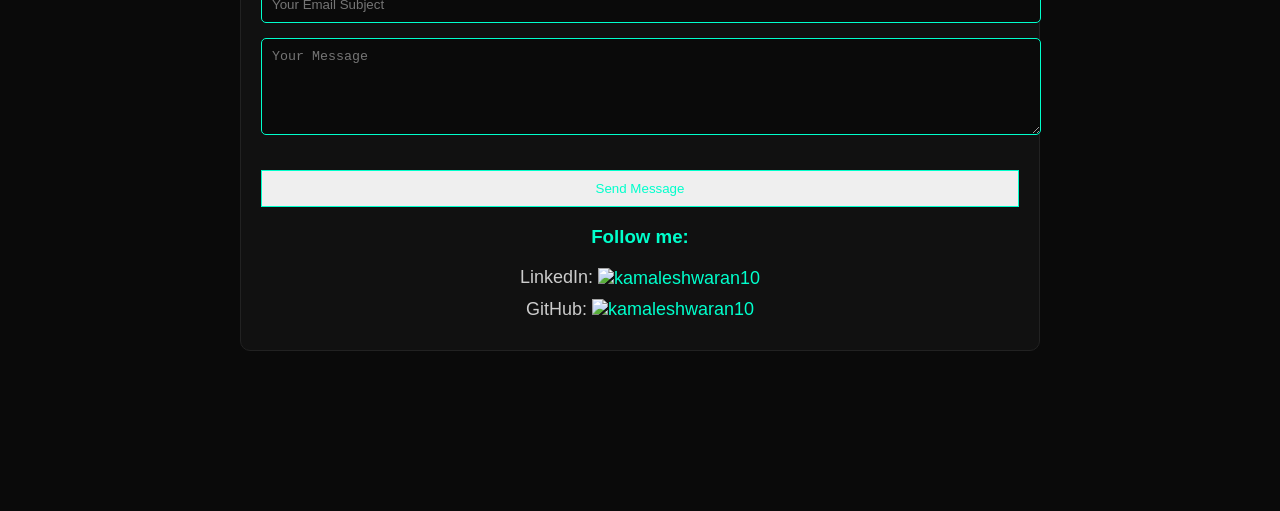
==== commit 232636a0: "Update index.html" ====
--- a/index.html
+++ b/index.html
@@ -114,7 +114,7 @@
             <p>• IEEE paper project on Real-time Soldier Safety Monitoring using Edge Intelligence with a simple ML model.</p>
             <p>• ESP32 WROOM-32 microcontroller and LoRa-based communication between transmitter and receiver (LoRa Ra-02 module is used).</p>
             <p>• Sensor integration: MAX30102 (Heart Rate + SpO2), MPU6050 (Motion), DHT22 (Temperature and Humidity), GPS NEO-6M.</p>
-            <p>• Simple ML model-Decision Tree for basic health risk prediction.</p>
+            <p>• Simple ML model-Decision Tree for basic health risk prediction based on data collected by sensors with respect to different environment parameters.</p>
             <p>• AWS cloud integration for data storage and monitoring.</p>
         </div>
         <div class="project-card">
--- a/style.css
+++ b/style.css
@@ -1,7 +1,6 @@
 html {
     scroll-behavior: smooth;
 }
-
 body {
     margin: 0;
     font-family: Arial, sans-serif;
@@ -143,8 +142,8 @@
     background: #111;
     padding: 20px;
     border-radius: 10px;
-    width: 1000px;
-
+    width:100%;
+    max-width:1000px;
     transition: 0.3s;
     border: 1px solid #222;
 }
@@ -251,7 +250,8 @@
     background: rgba(17, 17, 17, 0.5);
     padding: 20px;
     border-radius: 10px;
-    width: 1000px;
+    width:100%;
+    max-width:1000px;
     transition: 0.3s;
     border: 1px solid #222;
 }
@@ -265,8 +265,8 @@
     background: #111;
     padding: 20px;
     border-radius: 10px;
-    width: 1000px;
-
+    width:100%;
+    max-width:1000px;
     transition: 0.3s;
     border: 1px solid #222;
 }
@@ -280,8 +280,8 @@
     background: #111;
     padding: 20px;
     border-radius: 10px;
-    width: 1000px;
-
+    width:100%;
+    max-width:1000px;
     transition: 0.3s;
     border: 1px solid #222;
 }
@@ -295,8 +295,8 @@
     background: #111;
     padding: 20px;
     border-radius: 10px;
-    width: 1000px;
-
+    width:100%;
+    max-width:1000px;
     transition: 0.3s;
     border: 1px solid #222;
 }
@@ -394,7 +394,7 @@
         transform: translate(-50%, -50%) scale(3);
         opacity: 0;
     }
-}*/
+}
 /* electric flicker effect */
 .cursor {
     animation: flicker 0.15s infinite alternate;
@@ -517,3 +517,128 @@
     margin-top: 10px;
     color: #aaa;
 }
+
+/* =========================
+   MOBILE RESPONSIVE FIXES
+========================= */
+@media screen and (max-width: 768px){
+
+/* Navbar stack */
+.navbar{
+    flex-direction: column;
+    padding: 12px 15px;
+}
+
+.logo{
+    margin-bottom: 10px;
+    font-size:18px;
+}
+
+.nav-links{
+    flex-wrap: wrap;
+    justify-content:center;
+    gap:12px;
+    padding:0;
+}
+
+.nav-links a{
+    font-size:14px;
+}
+
+/* Hero section */
+.hero{
+    padding-top:120px;
+    min-height:100vh;
+}
+
+.hero h1{
+    font-size:32px;
+}
+
+.hero h3{
+    font-size:18px;
+}
+
+/* Make all cards fluid instead of fixed */
+.hero-card,
+.about-card,
+.skills-card,
+.contact-card,
+.project-card{
+    width:100%;
+    max-width:95%;
+    padding:18px;
+    box-sizing:border-box;
+}
+
+/* Better text scaling */
+section h2{
+    font-size:28px;
+}
+
+.about p,
+.skills p,
+.projects p,
+.contact p{
+    font-size:16px;
+}
+
+/* Form fields fit screen */
+.contact input,
+.contact textarea{
+    width:100%;
+    box-sizing:border-box;
+}
+
+/* Timeline adjust */
+.timeline::before{
+    left:12px;
+}
+
+.timeline-item{
+    padding-left:40px;
+}
+
+.timeline-item::before{
+    left:4px;
+}
+
+/* Disable hover transforms on touch */
+.project-card:hover,
+.about-card:hover,
+.skills-card:hover,
+.contact-card:hover{
+    transform:none;
+}
+
+/* Hide custom cursor on mobile */
+.cursor{
+    display:none;
+}
+
+body{
+    cursor:auto;
+}
+
+}
+
+/* Extra small phones */
+@media screen and (max-width:480px){
+
+.hero h1{
+    font-size:28px;
+}
+
+.hero h3{
+    font-size:16px;
+}
+
+.nav-links a{
+    font-size:13px;
+}
+
+.btn{
+    padding:8px 16px;
+    font-size:14px;
+}
+}
